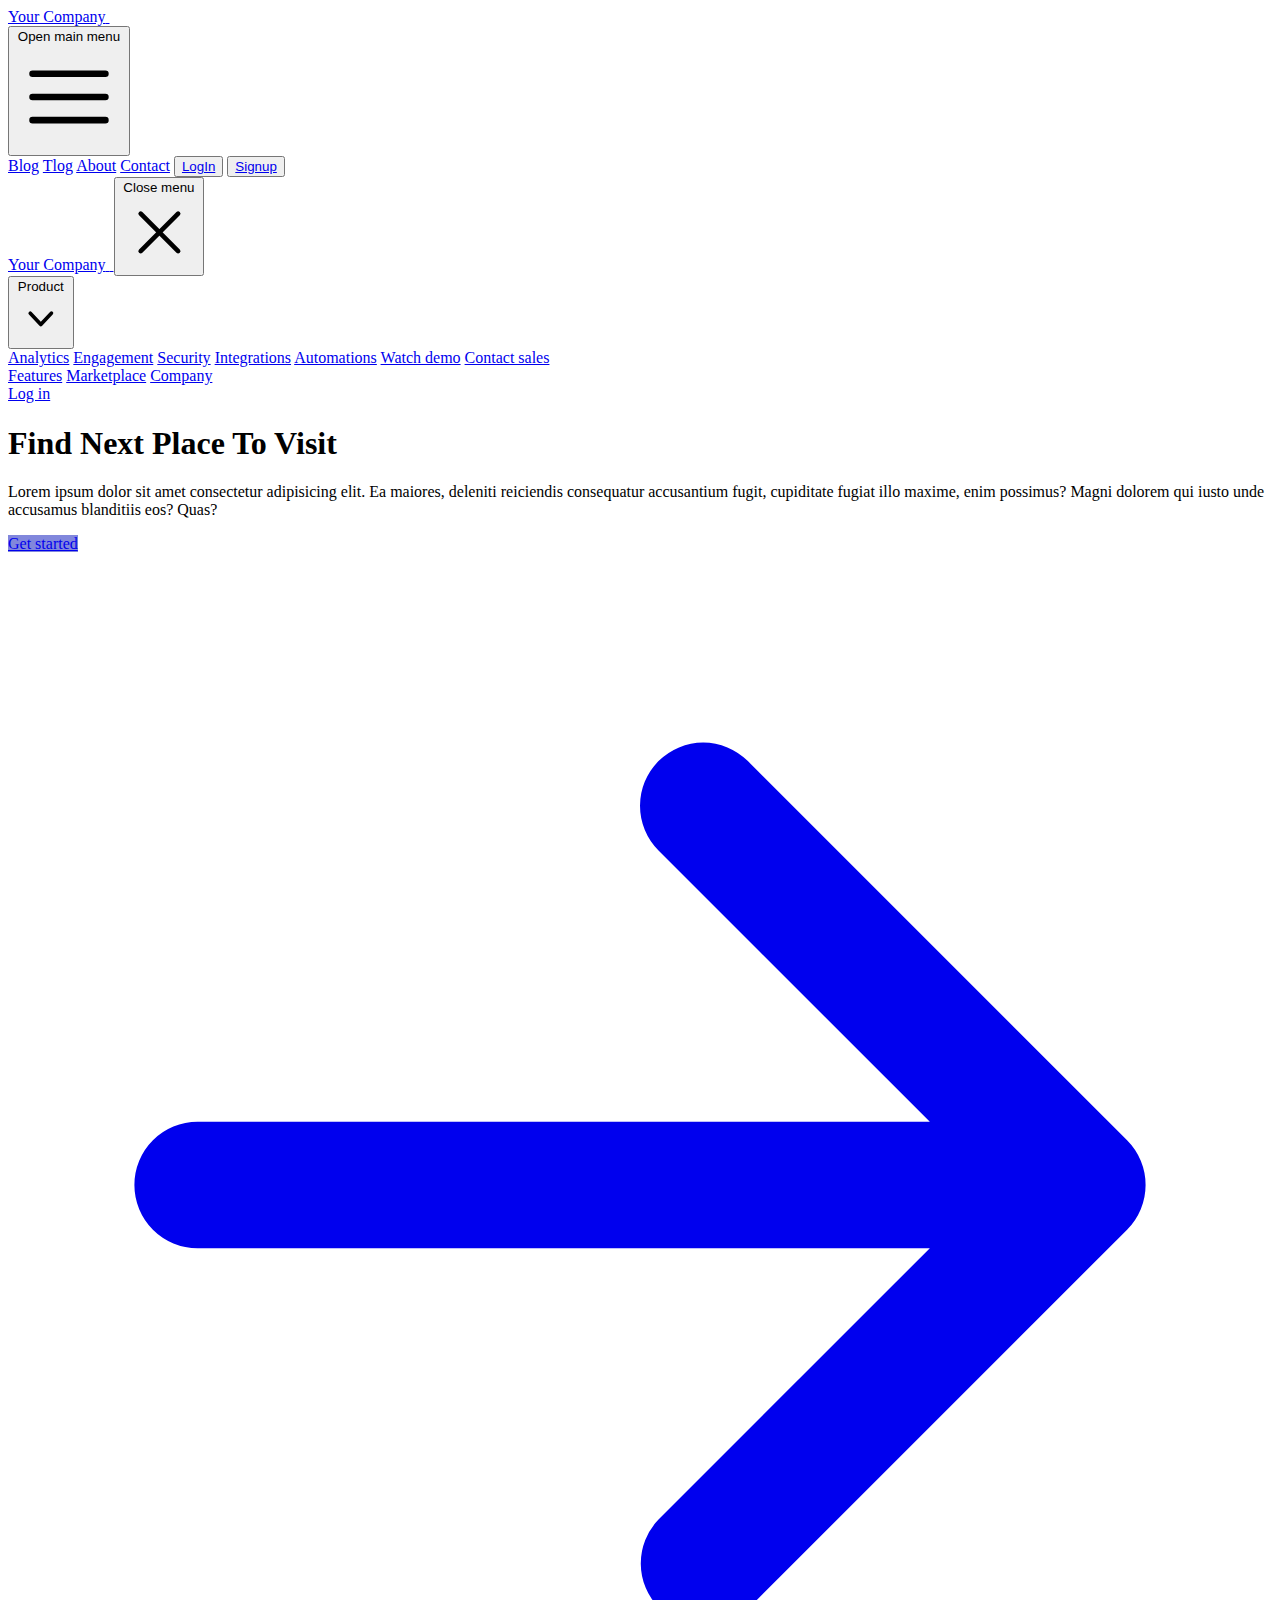
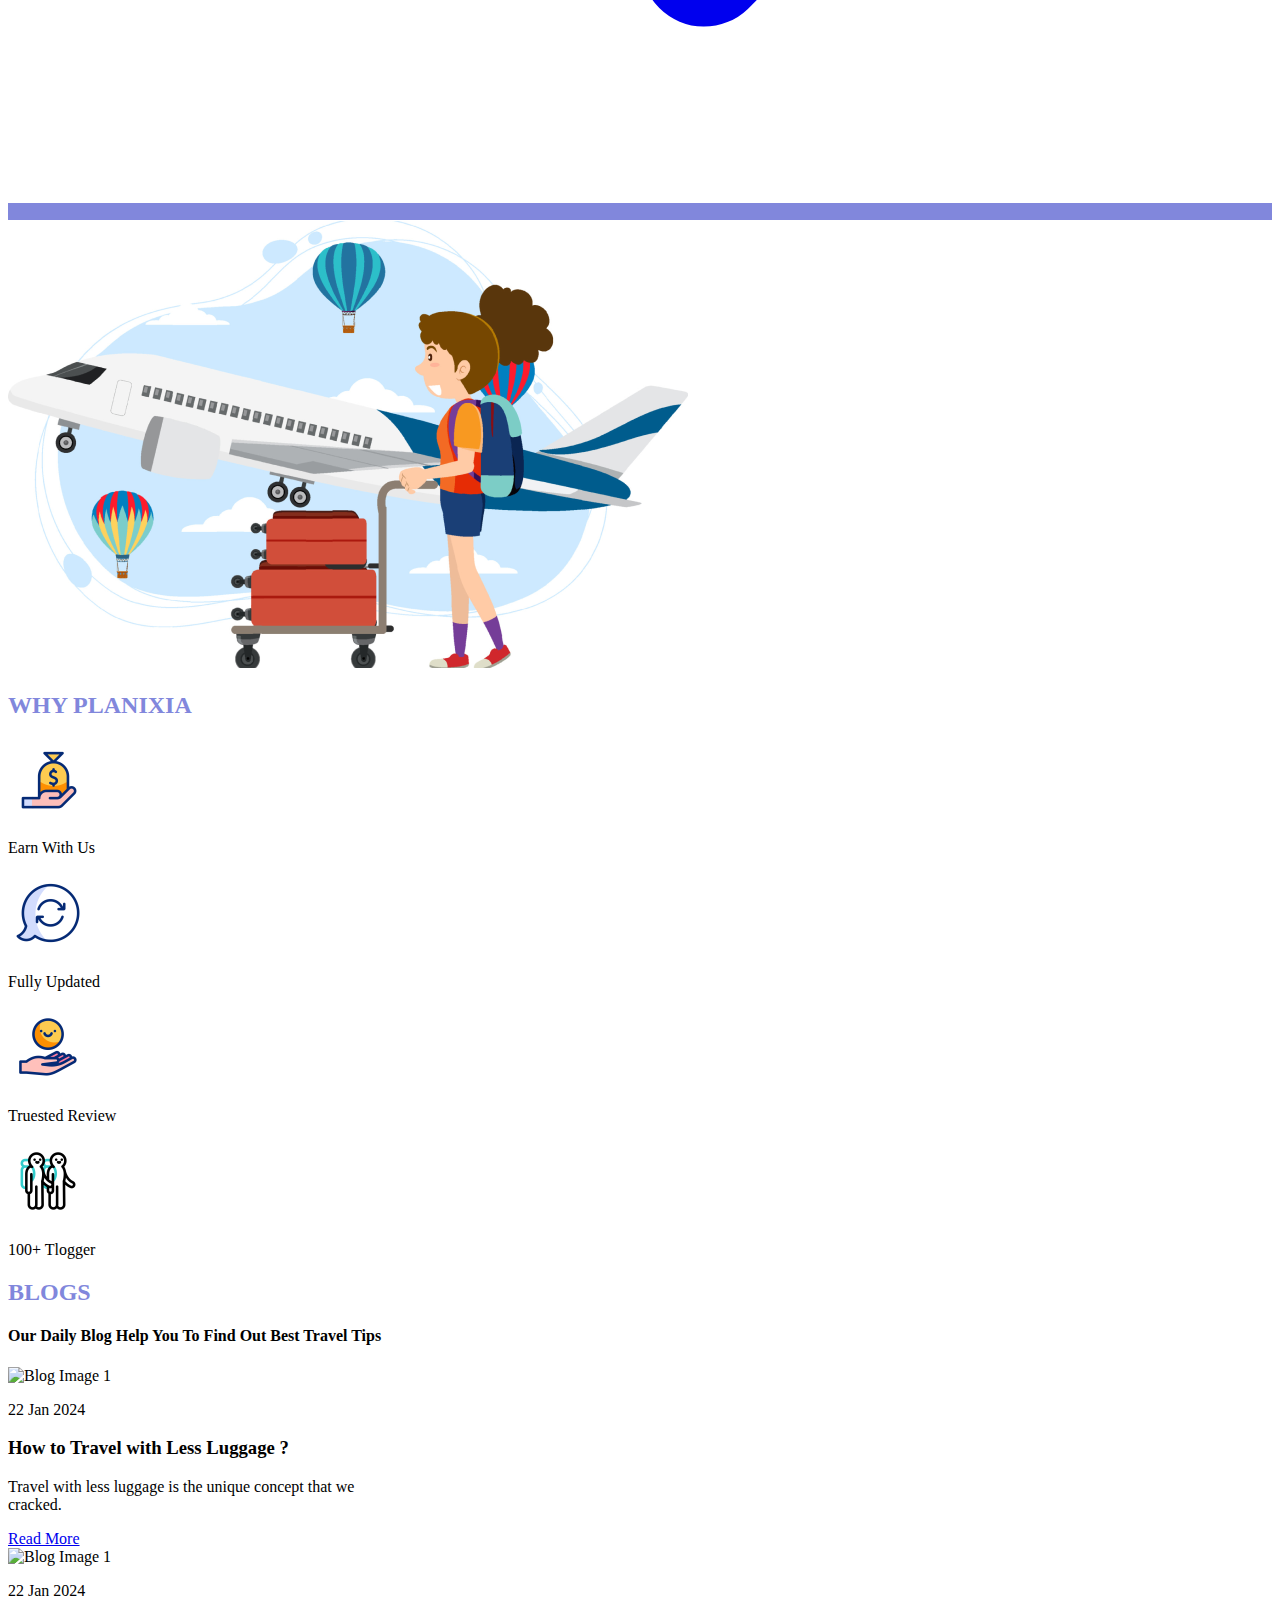
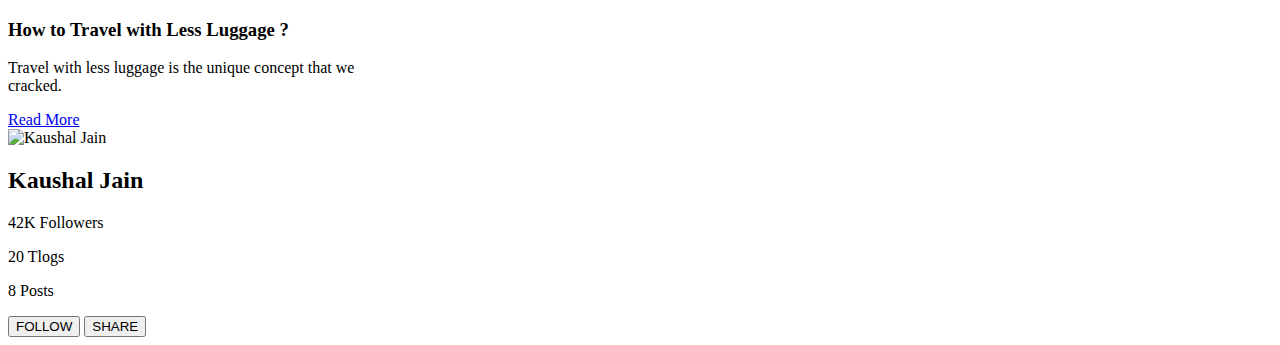
==== index.html @ b9c703a2 "first-commit" ====
<!DOCTYPE html>
<html lang="en">
  <head>
    <meta charset="UTF-8" />
    <meta name="viewport" content="width=device-width, initial-scale=1.0" />
    <link
      href="https://unpkg.com/tailwindcss@^1.0/dist/tailwind.min.css"
      rel="stylesheet"
    />
    <link rel="stylesheet" href="../css/global.css" />
    <title>Planixia | The Secret of Travel</title>
  </head>
  <body>
    <header class="bg-white">
      <nav
        class="mx-auto flex max-w-7xl items-center justify-between p-6 lg:px-8"
        aria-label="Global"
      >
        <div class="flex lg:flex-1">
          <a href="#" class="-m-1.5 p-1.5">
            <span class="sr-only">Your Company</span>
            <img
              class="h-8 w-auto"
              src="https://tailwindui.com/img/logos/mark.svg?color=indigo&shade=600"
              alt=""
            />
          </a>
        </div>
        <div class="flex lg:hidden">
          <button
            type="button"
            class="-m-2.5 inline-flex items-center justify-center rounded-md p-2.5 text-gray-700"
          >
            <span class="sr-only">Open main menu</span>
            <svg
              class="h-6 w-6"
              fill="none"
              viewBox="0 0 24 24"
              stroke-width="1.5"
              stroke="currentColor"
              aria-hidden="true"
            >
              <path
                stroke-linecap="round"
                stroke-linejoin="round"
                d="M3.75 6.75h16.5M3.75 12h16.5m-16.5 5.25h16.5"
              />
            </svg>
          </button>
        </div>

        <div class="hidden lg:flex lg:flex-1 lg:justify-end">
          <div class="hidden lg:flex lg:gap-x-12">
            <a href="#" class="text-sm font-semibold leading-6 text-gray-900"
              >Blog</a
            >
            <a href="#" class="text-sm font-semibold leading-6 text-gray-900"
              >Tlog</a
            >
            <a href="#" class="text-sm font-semibold leading-6 text-gray-900"
              >About</a
            >
            <a href="#" class="text-sm font-semibold leading-6 text-gray-900"
              >Contact</a
            >
            <button>
              <a href="#" class="text-sm font-semibold leading-6 text-gray-900"
                >LogIn</a
              >
            </button>
            <button>
              <a href="#" class="text-sm font-semibold leading-6 text-gray-900"
                >Signup</a
              >
            </button>
          </div>
        </div>
      </nav>
      <!-- Mobile menu, show/hide based on menu open state. -->
      <div class="lg:hidden" role="dialog" aria-modal="true">
        <!-- Background backdrop, show/hide based on slide-over state. -->
        <div class="fixed inset-0 z-10"></div>
        <div
          class="fixed inset-y-0 right-0 z-10 w-full overflow-y-auto bg-white px-6 py-6 sm:max-w-sm sm:ring-1 sm:ring-gray-900/10"
        >
          <div class="flex items-center justify-between">
            <a href="#" class="-m-1.5 p-1.5">
              <span class="sr-only">Your Company</span>
              <img
                class="h-8 w-auto"
                src="https://tailwindui.com/img/logos/mark.svg?color=indigo&shade=600"
                alt=""
              />
            </a>
            <button type="button" class="-m-2.5 rounded-md p-2.5 text-gray-700">
              <span class="sr-only">Close menu</span>
              <svg
                class="h-6 w-6"
                fill="none"
                viewBox="0 0 24 24"
                stroke-width="1.5"
                stroke="currentColor"
                aria-hidden="true"
              >
                <path
                  stroke-linecap="round"
                  stroke-linejoin="round"
                  d="M6 18L18 6M6 6l12 12"
                />
              </svg>
            </button>
          </div>
          <div class="mt-6 flow-root">
            <div class="-my-6 divide-y divide-gray-500/10">
              <div class="space-y-2 py-6">
                <div class="-mx-3">
                  <button
                    type="button"
                    class="flex w-full items-center justify-between rounded-lg py-2 pl-3 pr-3.5 text-base font-semibold leading-7 text-gray-900 hover:bg-gray-50"
                    aria-controls="disclosure-1"
                    aria-expanded="false"
                  >
                    Product
                    <!--
                      Expand/collapse icon, toggle classes based on menu open state.
    
                      Open: "rotate-180", Closed: ""
                    -->
                    <svg
                      class="h-5 w-5 flex-none"
                      viewBox="0 0 20 20"
                      fill="currentColor"
                      aria-hidden="true"
                    >
                      <path
                        fill-rule="evenodd"
                        d="M5.23 7.21a.75.75 0 011.06.02L10 11.168l3.71-3.938a.75.75 0 111.08 1.04l-4.25 4.5a.75.75 0 01-1.08 0l-4.25-4.5a.75.75 0 01.02-1.06z"
                        clip-rule="evenodd"
                      />
                    </svg>
                  </button>
                  <!-- 'Product' sub-menu, show/hide based on menu state. -->
                  <div class="mt-2 space-y-2" id="disclosure-1">
                    <a
                      href="#"
                      class="block rounded-lg py-2 pl-6 pr-3 text-sm font-semibold leading-7 text-gray-900 hover:bg-gray-50"
                      >Analytics</a
                    >
                    <a
                      href="#"
                      class="block rounded-lg py-2 pl-6 pr-3 text-sm font-semibold leading-7 text-gray-900 hover:bg-gray-50"
                      >Engagement</a
                    >
                    <a
                      href="#"
                      class="block rounded-lg py-2 pl-6 pr-3 text-sm font-semibold leading-7 text-gray-900 hover:bg-gray-50"
                      >Security</a
                    >
                    <a
                      href="#"
                      class="block rounded-lg py-2 pl-6 pr-3 text-sm font-semibold leading-7 text-gray-900 hover:bg-gray-50"
                      >Integrations</a
                    >
                    <a
                      href="#"
                      class="block rounded-lg py-2 pl-6 pr-3 text-sm font-semibold leading-7 text-gray-900 hover:bg-gray-50"
                      >Automations</a
                    >
                    <a
                      href="#"
                      class="block rounded-lg py-2 pl-6 pr-3 text-sm font-semibold leading-7 text-gray-900 hover:bg-gray-50"
                      >Watch demo</a
                    >
                    <a
                      href="#"
                      class="block rounded-lg py-2 pl-6 pr-3 text-sm font-semibold leading-7 text-gray-900 hover:bg-gray-50"
                      >Contact sales</a
                    >
                  </div>
                </div>
                <a
                  href="#"
                  class="-mx-3 block rounded-lg px-3 py-2 text-base font-semibold leading-7 text-gray-900 hover:bg-gray-50"
                  >Features</a
                >
                <a
                  href="#"
                  class="-mx-3 block rounded-lg px-3 py-2 text-base font-semibold leading-7 text-gray-900 hover:bg-gray-50"
                  >Marketplace</a
                >
                <a
                  href="#"
                  class="-mx-3 block rounded-lg px-3 py-2 text-base font-semibold leading-7 text-gray-900 hover:bg-gray-50"
                  >Company</a
                >
              </div>
              <div class="py-6">
                <a
                  href="#"
                  class="-mx-3 block rounded-lg px-3 py-2.5 text-base font-semibold leading-7 text-gray-900 hover:bg-gray-50"
                  >Log in</a
                >
              </div>
            </div>
          </div>
        </div>
      </div>
    </header>

    <section class="bg-white dark:bg-gray-900">
      <div
        class="grid max-w-screen-xl px-4 py-8 mx-auto lg:gap-8 xl:gap-0 lg:py-16 lg:grid-cols-12"
      >
        <div class="mr-auto place-self-center lg:col-span-6">
          <h1
            class="max-w-2xl mb-4 text-4xl font-extrabold tracking-tight leading-none md:text-5xl xl:text-6xl dark:text-white"
          >
            Find Next Place To Visit
          </h1>
          <p
            class="max-w-2xl mb-6 font-light text-gray-500 lg:mb-8 md:text-lg lg:text-xl dark:text-gray-400"
          >
            Lorem ipsum dolor sit amet consectetur adipisicing elit. Ea maiores,
            deleniti reiciendis consequatur accusantium fugit, cupiditate fugiat
            illo maxime, enim possimus? Magni dolorem qui iusto unde accusamus
            blanditiis eos? Quas?
          </p>
          <a
            href="#"
            style="background-color: #8187dc"
            class="inline-flex items-center justify-center px-5 py-3 mr-3 text-base font-medium text-center text-white rounded-lg btnBgColor hover:bg-primary-800 focus:ring-4 focus:ring-primary-300 dark:focus:ring-primary-900"
          >
            Get started
            <svg
              class="w-5 h-5 ml-2 -mr-1"
              fill="currentColor"
              viewBox="0 0 20 20"
              xmlns="http://www.w3.org/2000/svg"
            >
              <path
                fill-rule="evenodd"
                d="M10.293 3.293a1 1 0 011.414 0l6 6a1 1 0 010 1.414l-6 6a1 1 0 01-1.414-1.414L14.586 11H3a1 1 0 110-2h11.586l-4.293-4.293a1 1 0 010-1.414z"
                clip-rule="evenodd"
              ></path>
            </svg>
          </a>
        </div>
        <div class="hidden lg:mt-0 lg:col-span-6 lg:flex">
          <img src="./img/hero.png" alt="mockup" />
        </div>
      </div>
    </section>

    <section class="bg-white dark:bg-gray-900">
      <div class="bg-white py-8">
        <div class="container mx-auto px-4">
          <div class="flex justify-center mb-6">
            <h2
              class="text-4xl text-center font-extrabold text-gray-900 bg-color mb-12"
            >
              WHY PLANIXIA
            </h2>
          </div>
          <div class="flex justify-around items-center">
            <!-- Icon 1 -->
            <div class="flex flex-col items-center">
              <div class="mb-2">
                <!-- Replace with actual image -->
                <img class="h-12 w-12" src="./img/money.png" alt="Icon 1" />
              </div>
              <p class="text-center text-gray-600">Earn With Us</p>
            </div>
            <!-- Icon 2 -->
            <div class="flex flex-col items-center">
              <div class="mb-2">
                <!-- Replace with actual image -->
                <img class="h-12 w-12" src="./img/update.png" alt="Icon 2" />
              </div>
              <p class="text-center text-gray-600">Fully Updated</p>
            </div>
            <!-- Icon 3 -->
            <div class="flex flex-col items-center">
              <div class="mb-2">
                <!-- Replace with actual image -->
                <img
                  class="h-12 w-12"
                  src="./img/friendship.png"
                  alt="Icon 3"
                />
              </div>
              <p class="text-center text-gray-600">Truested Review</p>
            </div>
            <!-- Icon 4 -->
            <div class="flex flex-col items-center">
              <div class="mb-2">
                <!-- Replace with actual image -->
                <img
                  class="h-12 w-12"
                  src="./img/best-friends.png"
                  alt="Icon 4"
                />
              </div>
              <p class="text-center text-gray-600">100+ Tlogger</p>
            </div>
          </div>
        </div>
      </div>
    </section>

    <section class="bg-white dark:bg-grey-900">
      <div class="bg-dark-700 py-10 px-4">
        <div class="max-w-6xl mx-auto">
          <h2
            class="text-4xl text-center font-extrabold text-gray-900 bg-color mb-12"
          >
            BLOGS
          </h2>

          <h4 class="text-xl text-center font-extrabold text-gray-900 mb-12">
            Our Daily Blog Help You To Find Out Best Travel Tips
          </h4>
          <div class="flex justify-center space-x-10">
            <!-- Start of Card 1 -->
            <div
              class="bg-white p-4 rounded-2xl shadow-xl"
              style="width: 350px"
            >
              <div class="bg-blue-100 p-4 rounded-t-lg">
                <img
                  class="mx-auto"
                  src="https://i.pinimg.com/736x/94/d0/17/94d0170ee36eb1629152e27633770e7d.jpg"
                  alt="Blog Image 1"
                  style="height: 250px; width: 100%"
                />
              </div>
              <div class="p-4">
                <p class="text-gray-400 text-xs">22 Jan 2024</p>
                <h3 class="font-bold text-lg mt-2">
                  How to Travel with Less Luggage ?
                </h3>
                <p class="text-gray-500 text-sm mt-2">
                  Travel with less luggage is the unique concept that we
                  cracked.
                </p>
                <a href="#" class="text-blue-600 text-sm mt-4 inline-block"
                  >Read More</a
                >
              </div>
            </div>
            <!-- End of Card 1 -->

            <!-- Start of Card 2 -->
            <div
              class="bg-white p-4 rounded-2xl shadow-xl"
              style="width: 350px"
            >
              <div class="bg-blue-100 p-4 rounded-t-lg">
                <img
                  class="mx-auto"
                  src="https://i.pinimg.com/736x/94/d0/17/94d0170ee36eb1629152e27633770e7d.jpg"
                  alt="Blog Image 1"
                  style="height: 250px; width: 100%"
                />
              </div>
              <div class="p-4">
                <p class="text-gray-400 text-xs">22 Jan 2024</p>
                <h3 class="font-bold text-lg mt-2">
                  How to Travel with Less Luggage ?
                </h3>
                <p class="text-gray-500 text-sm mt-2">
                  Travel with less luggage is the unique concept that we
                  cracked.
                </p>
                <a href="#" class="text-blue-600 text-sm mt-4 inline-block"
                  >Read More</a
                >
              </div>
            </div>
            <!-- End of Card 2 -->
          </div>
        </div>
      </div>
    </section>

    <section class="bg-white dark:bg-grey-900">
      <div
        class="bg-white shadow-lg rounded-lg p-4 flex justify-between items-center mx-auto"
        style="width: 350px"
      >
        <div class="flex items-center">
          <img
            class="w-12 h-12 rounded-full mr-4"
            src="avatar.jpg"
            alt="Kaushal Jain"
          />
          <div>
            <h2 class="text-lg font-semibold text-gray-800">Kaushal Jain</h2>
            <p class="text-gray-600">42K Followers</p>
            <div class="flex text-sm text-gray-800">
              <p class="mr-2">20 Tlogs</p>
              <p>8 Posts</p>
            </div>
          </div>
        </div>
        <div class="flex flex-col">
          <button
            class="bg-blue-500 text-white text-sm px-4 py-2 rounded-md hover:bg-blue-600 transition-colors mb-2"
          >
            FOLLOW
          </button>
          <button
            class="bg-green-500 text-white text-sm px-4 py-2 rounded-md hover:bg-green-600 transition-colors"
          >
            SHARE
          </button>
        </div>
      </div>
    </section>
  </body>
</html>
---- css/global.css ----
/* * {
    margin: 0;
    padding: 0;
    box-sizing: border-box;
}

body {
    background-color: #fff; 
    font-family: sans-serif;
}

html {
    font-size: 16px;
}

li, button{
    cursor: pointer;
}

::placeholder {
    background-color: #fff;
    color: #B7B7B7;
}

::selection {
    background-color: #967bb6;
    color: #fff;
}

::-webkit-scrollbar {
    width: 5px;
}

::-webkit-scrollbar-thumb {
    background-color: #967bb6;
    border-radius: 5rem;
    overflow: hidden;
}

button,
input {
    font-family: inherit;
}

h2 {
    font-size: 40px;
    text-align: center;
}

.row {
    display: flex;
    align-items: center;
    justify-content: center;
    max-width: 130rem;
    margin: 0 auto;
    padding: 0 3.2rem;
    display: grid;
    grid-template-columns: 1fr 1fr;
    gap: 9.6rem;
    align-items: center;
}

.heroContent {
    padding: 40px;
}

.heroContent p {
    margin-bottom: 16px;
}

.heading-primary {
    font-size: 5.2rem;
    line-height: 1.05;
    margin-bottom: 3.2rem;
    font-family: inherit;
}

button {
    width: auto;
    text-align: center;
    border: none;
    padding: 16px;
    border-radius: 11px;
    font-size: 18px;
    background-color: #967bb6;
    color: #fff;
} */

.bg-color {
    color: #8187DC !important;
}
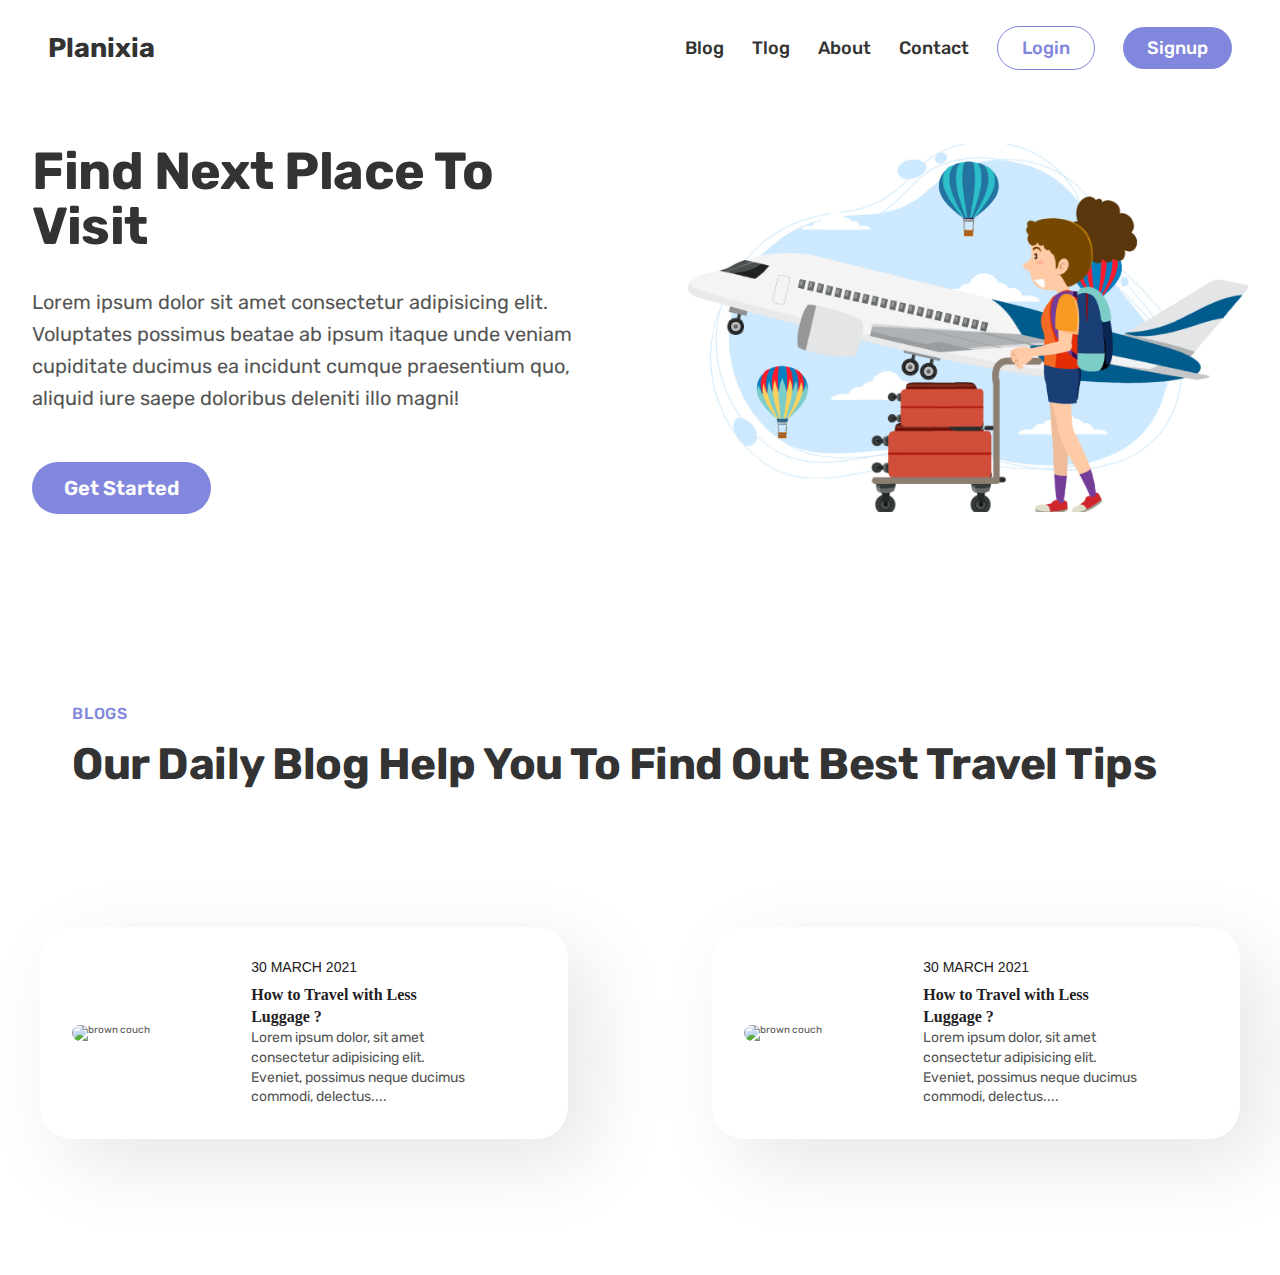
==== commit 8849261e: "alpha-01" ====
--- a/index.html
+++ b/index.html
@@ -3,418 +3,115 @@
   <head>
     <meta charset="UTF-8" />
     <meta name="viewport" content="width=device-width, initial-scale=1.0" />
+    <link rel="stylesheet" href="./css/global.css" />
     <link
-      href="https://unpkg.com/tailwindcss@^1.0/dist/tailwind.min.css"
+      href="https://fonts.googleapis.com/css2?family=Rubik:wght@400;500;600;700&display=swap"
       rel="stylesheet"
     />
-    <link rel="stylesheet" href="../css/global.css" />
+    <link rel="stylesheet" href="css/general.css" />
+    <link rel="stylesheet" href="css/style.css" />
+
+    <script
+      type="module"
+      src="https://unpkg.com/ionicons@5.4.0/dist/ionicons/ionicons.esm.js"
+    ></script>
+    <script
+      nomodule=""
+      src="https://unpkg.com/ionicons@5.4.0/dist/ionicons/ionicons.js"
+    ></script>
+
+    <script
+      defer
+      src="https://unpkg.com/smoothscroll-polyfill@0.4.4/dist/smoothscroll.min.js"
+    ></script>
     <title>Planixia | The Secret of Travel</title>
   </head>
   <body>
-    <header class="bg-white">
-      <nav
-        class="mx-auto flex max-w-7xl items-center justify-between p-6 lg:px-8"
-        aria-label="Global"
-      >
-        <div class="flex lg:flex-1">
-          <a href="#" class="-m-1.5 p-1.5">
-            <span class="sr-only">Your Company</span>
-            <img
-              class="h-8 w-auto"
-              src="https://tailwindui.com/img/logos/mark.svg?color=indigo&shade=600"
-              alt=""
-            />
-          </a>
-        </div>
-        <div class="flex lg:hidden">
-          <button
-            type="button"
-            class="-m-2.5 inline-flex items-center justify-center rounded-md p-2.5 text-gray-700"
-          >
-            <span class="sr-only">Open main menu</span>
-            <svg
-              class="h-6 w-6"
-              fill="none"
-              viewBox="0 0 24 24"
-              stroke-width="1.5"
-              stroke="currentColor"
-              aria-hidden="true"
-            >
-              <path
-                stroke-linecap="round"
-                stroke-linejoin="round"
-                d="M3.75 6.75h16.5M3.75 12h16.5m-16.5 5.25h16.5"
+    <header class="header">
+      <a href="#" class="main-nav-link">
+        <h2>Planixia</h2>
+      </a>
+
+      <nav class="main-nav">
+        <ul class="main-nav-list">
+          <li><a class="main-nav-link" href="#how">Blog</a></li>
+          <li><a class="main-nav-link" href="#meals">Tlog</a></li>
+          <li>
+            <a class="main-nav-link" href="#testimonials">About</a>
+          </li>
+          <li><a class="main-nav-link" href="#pricing">Contact</a></li>
+          <li>
+            <a class="main-nav-link nav-cta btn-outline" href="#cta">Login</a>
+          </li>
+          <li><a class="main-nav-link nav-cta btn" href="#cta">Signup</a></li>
+        </ul>
+      </nav>
+
+      <button class="btn-mobile-nav">
+        <ion-icon class="icon-mobile-nav" name="menu-outline"></ion-icon>
+        <ion-icon class="icon-mobile-nav" name="close-outline"></ion-icon>
+      </button>
+    </header>
+
+    <main>
+      <section class="section-hero">
+        <div class="hero">
+          <div class="hero-text-box">
+            <h1 class="heading-primary">Find Next Place To Visit</h1>
+            <p class="hero-description">
+              Lorem ipsum dolor sit amet consectetur adipisicing elit.
+              Voluptates possimus beatae ab ipsum itaque unde veniam cupiditate
+              ducimus ea incidunt cumque praesentium quo, aliquid iure saepe
+              doloribus deleniti illo magni!
+            </p>
+            <a href="#cta" class="btn btn--full margin-right-sm">Get Started</a>
+          </div>
+          <div class="hero-img-box">
+            <picture>
+              <img
+                src="./img/hero.png"
+                class="hero-img"
+                alt="Woman enjoying food, meals in storage container, and food bowls on a table"
               />
-            </svg>
-          </button>
-        </div>
-
-        <div class="hidden lg:flex lg:flex-1 lg:justify-end">
-          <div class="hidden lg:flex lg:gap-x-12">
-            <a href="#" class="text-sm font-semibold leading-6 text-gray-900"
-              >Blog</a
-            >
-            <a href="#" class="text-sm font-semibold leading-6 text-gray-900"
-              >Tlog</a
-            >
-            <a href="#" class="text-sm font-semibold leading-6 text-gray-900"
-              >About</a
-            >
-            <a href="#" class="text-sm font-semibold leading-6 text-gray-900"
-              >Contact</a
-            >
-            <button>
-              <a href="#" class="text-sm font-semibold leading-6 text-gray-900"
-                >LogIn</a
-              >
-            </button>
-            <button>
-              <a href="#" class="text-sm font-semibold leading-6 text-gray-900"
-                >Signup</a
-              >
-            </button>
+            </picture>
           </div>
         </div>
-      </nav>
-      <!-- Mobile menu, show/hide based on menu open state. -->
-      <div class="lg:hidden" role="dialog" aria-modal="true">
-        <!-- Background backdrop, show/hide based on slide-over state. -->
-        <div class="fixed inset-0 z-10"></div>
-        <div
-          class="fixed inset-y-0 right-0 z-10 w-full overflow-y-auto bg-white px-6 py-6 sm:max-w-sm sm:ring-1 sm:ring-gray-900/10"
-        >
-          <div class="flex items-center justify-between">
-            <a href="#" class="-m-1.5 p-1.5">
-              <span class="sr-only">Your Company</span>
-              <img
-                class="h-8 w-auto"
-                src="https://tailwindui.com/img/logos/mark.svg?color=indigo&shade=600"
-                alt=""
-              />
-            </a>
-            <button type="button" class="-m-2.5 rounded-md p-2.5 text-gray-700">
-              <span class="sr-only">Close menu</span>
-              <svg
-                class="h-6 w-6"
-                fill="none"
-                viewBox="0 0 24 24"
-                stroke-width="1.5"
-                stroke="currentColor"
-                aria-hidden="true"
-              >
-                <path
-                  stroke-linecap="round"
-                  stroke-linejoin="round"
-                  d="M6 18L18 6M6 6l12 12"
-                />
-              </svg>
-            </button>
+      </section>
+
+      <section class="section-how" id="how">
+
+        <div class="container">
+          <span class="subheading">Blogs</span>
+          <h2 class="heading-secondary">
+            Our Daily Blog Help You To Find Out Best Travel Tips
+          </h2>
+        </div>
+        
+        <div class="grid grid--2-cols grid--center-v">
+          <div class="card">
+            <img src="https://images.unsplash.com/photo-1615147342761-9238e15d8b96?ixid=MXwxMjA3fDB8MHxwaG90by1wYWdlfHx8fGVufDB8fHw%3D&ixlib=rb-1.2.1&auto=format&fit=crop&w=1001&q=80" class="card__image" alt="brown couch" />
+            <div class="card__content">
+              <time datetime="2021-03-30" class="card__date">30 March 2021</time>
+              <h5 class="card__title">How to Travel with Less Luggage ?<h5>
+                <p class="card_des">
+                  Lorem ipsum dolor, sit amet consectetur adipisicing elit. Eveniet, possimus neque ducimus commodi, delectus....
+                </p>
+            </div>
           </div>
-          <div class="mt-6 flow-root">
-            <div class="-my-6 divide-y divide-gray-500/10">
-              <div class="space-y-2 py-6">
-                <div class="-mx-3">
-                  <button
-                    type="button"
-                    class="flex w-full items-center justify-between rounded-lg py-2 pl-3 pr-3.5 text-base font-semibold leading-7 text-gray-900 hover:bg-gray-50"
-                    aria-controls="disclosure-1"
-                    aria-expanded="false"
-                  >
-                    Product
-                    <!--
-                      Expand/collapse icon, toggle classes based on menu open state.
-    
-                      Open: "rotate-180", Closed: ""
-                    -->
-                    <svg
-                      class="h-5 w-5 flex-none"
-                      viewBox="0 0 20 20"
-                      fill="currentColor"
-                      aria-hidden="true"
-                    >
-                      <path
-                        fill-rule="evenodd"
-                        d="M5.23 7.21a.75.75 0 011.06.02L10 11.168l3.71-3.938a.75.75 0 111.08 1.04l-4.25 4.5a.75.75 0 01-1.08 0l-4.25-4.5a.75.75 0 01.02-1.06z"
-                        clip-rule="evenodd"
-                      />
-                    </svg>
-                  </button>
-                  <!-- 'Product' sub-menu, show/hide based on menu state. -->
-                  <div class="mt-2 space-y-2" id="disclosure-1">
-                    <a
-                      href="#"
-                      class="block rounded-lg py-2 pl-6 pr-3 text-sm font-semibold leading-7 text-gray-900 hover:bg-gray-50"
-                      >Analytics</a
-                    >
-                    <a
-                      href="#"
-                      class="block rounded-lg py-2 pl-6 pr-3 text-sm font-semibold leading-7 text-gray-900 hover:bg-gray-50"
-                      >Engagement</a
-                    >
-                    <a
-                      href="#"
-                      class="block rounded-lg py-2 pl-6 pr-3 text-sm font-semibold leading-7 text-gray-900 hover:bg-gray-50"
-                      >Security</a
-                    >
-                    <a
-                      href="#"
-                      class="block rounded-lg py-2 pl-6 pr-3 text-sm font-semibold leading-7 text-gray-900 hover:bg-gray-50"
-                      >Integrations</a
-                    >
-                    <a
-                      href="#"
-                      class="block rounded-lg py-2 pl-6 pr-3 text-sm font-semibold leading-7 text-gray-900 hover:bg-gray-50"
-                      >Automations</a
-                    >
-                    <a
-                      href="#"
-                      class="block rounded-lg py-2 pl-6 pr-3 text-sm font-semibold leading-7 text-gray-900 hover:bg-gray-50"
-                      >Watch demo</a
-                    >
-                    <a
-                      href="#"
-                      class="block rounded-lg py-2 pl-6 pr-3 text-sm font-semibold leading-7 text-gray-900 hover:bg-gray-50"
-                      >Contact sales</a
-                    >
-                  </div>
-                </div>
-                <a
-                  href="#"
-                  class="-mx-3 block rounded-lg px-3 py-2 text-base font-semibold leading-7 text-gray-900 hover:bg-gray-50"
-                  >Features</a
-                >
-                <a
-                  href="#"
-                  class="-mx-3 block rounded-lg px-3 py-2 text-base font-semibold leading-7 text-gray-900 hover:bg-gray-50"
-                  >Marketplace</a
-                >
-                <a
-                  href="#"
-                  class="-mx-3 block rounded-lg px-3 py-2 text-base font-semibold leading-7 text-gray-900 hover:bg-gray-50"
-                  >Company</a
-                >
-              </div>
-              <div class="py-6">
-                <a
-                  href="#"
-                  class="-mx-3 block rounded-lg px-3 py-2.5 text-base font-semibold leading-7 text-gray-900 hover:bg-gray-50"
-                  >Log in</a
-                >
-              </div>
+  
+          <div class="card">
+            <img src="https://images.unsplash.com/photo-1615147342761-9238e15d8b96?ixid=MXwxMjA3fDB8MHxwaG90by1wYWdlfHx8fGVufDB8fHw%3D&ixlib=rb-1.2.1&auto=format&fit=crop&w=1001&q=80" class="card__image" alt="brown couch" />
+            <div class="card__content">
+              <time datetime="2021-03-30" class="card__date">30 March 2021</time>
+              <h5 class="card__title">How to Travel with Less Luggage ?<h5>
+                <p class="card_des">
+                  Lorem ipsum dolor, sit amet consectetur adipisicing elit. Eveniet, possimus neque ducimus commodi, delectus....
+                </p>
             </div>
           </div>
         </div>
-      </div>
-    </header>
 
-    <section class="bg-white dark:bg-gray-900">
-      <div
-        class="grid max-w-screen-xl px-4 py-8 mx-auto lg:gap-8 xl:gap-0 lg:py-16 lg:grid-cols-12"
-      >
-        <div class="mr-auto place-self-center lg:col-span-6">
-          <h1
-            class="max-w-2xl mb-4 text-4xl font-extrabold tracking-tight leading-none md:text-5xl xl:text-6xl dark:text-white"
-          >
-            Find Next Place To Visit
-          </h1>
-          <p
-            class="max-w-2xl mb-6 font-light text-gray-500 lg:mb-8 md:text-lg lg:text-xl dark:text-gray-400"
-          >
-            Lorem ipsum dolor sit amet consectetur adipisicing elit. Ea maiores,
-            deleniti reiciendis consequatur accusantium fugit, cupiditate fugiat
-            illo maxime, enim possimus? Magni dolorem qui iusto unde accusamus
-            blanditiis eos? Quas?
-          </p>
-          <a
-            href="#"
-            style="background-color: #8187dc"
-            class="inline-flex items-center justify-center px-5 py-3 mr-3 text-base font-medium text-center text-white rounded-lg btnBgColor hover:bg-primary-800 focus:ring-4 focus:ring-primary-300 dark:focus:ring-primary-900"
-          >
-            Get started
-            <svg
-              class="w-5 h-5 ml-2 -mr-1"
-              fill="currentColor"
-              viewBox="0 0 20 20"
-              xmlns="http://www.w3.org/2000/svg"
-            >
-              <path
-                fill-rule="evenodd"
-                d="M10.293 3.293a1 1 0 011.414 0l6 6a1 1 0 010 1.414l-6 6a1 1 0 01-1.414-1.414L14.586 11H3a1 1 0 110-2h11.586l-4.293-4.293a1 1 0 010-1.414z"
-                clip-rule="evenodd"
-              ></path>
-            </svg>
-          </a>
-        </div>
-        <div class="hidden lg:mt-0 lg:col-span-6 lg:flex">
-          <img src="./img/hero.png" alt="mockup" />
-        </div>
-      </div>
-    </section>
-
-    <section class="bg-white dark:bg-gray-900">
-      <div class="bg-white py-8">
-        <div class="container mx-auto px-4">
-          <div class="flex justify-center mb-6">
-            <h2
-              class="text-4xl text-center font-extrabold text-gray-900 bg-color mb-12"
-            >
-              WHY PLANIXIA
-            </h2>
-          </div>
-          <div class="flex justify-around items-center">
-            <!-- Icon 1 -->
-            <div class="flex flex-col items-center">
-              <div class="mb-2">
-                <!-- Replace with actual image -->
-                <img class="h-12 w-12" src="./img/money.png" alt="Icon 1" />
-              </div>
-              <p class="text-center text-gray-600">Earn With Us</p>
-            </div>
-            <!-- Icon 2 -->
-            <div class="flex flex-col items-center">
-              <div class="mb-2">
-                <!-- Replace with actual image -->
-                <img class="h-12 w-12" src="./img/update.png" alt="Icon 2" />
-              </div>
-              <p class="text-center text-gray-600">Fully Updated</p>
-            </div>
-            <!-- Icon 3 -->
-            <div class="flex flex-col items-center">
-              <div class="mb-2">
-                <!-- Replace with actual image -->
-                <img
-                  class="h-12 w-12"
-                  src="./img/friendship.png"
-                  alt="Icon 3"
-                />
-              </div>
-              <p class="text-center text-gray-600">Truested Review</p>
-            </div>
-            <!-- Icon 4 -->
-            <div class="flex flex-col items-center">
-              <div class="mb-2">
-                <!-- Replace with actual image -->
-                <img
-                  class="h-12 w-12"
-                  src="./img/best-friends.png"
-                  alt="Icon 4"
-                />
-              </div>
-              <p class="text-center text-gray-600">100+ Tlogger</p>
-            </div>
-          </div>
-        </div>
-      </div>
-    </section>
-
-    <section class="bg-white dark:bg-grey-900">
-      <div class="bg-dark-700 py-10 px-4">
-        <div class="max-w-6xl mx-auto">
-          <h2
-            class="text-4xl text-center font-extrabold text-gray-900 bg-color mb-12"
-          >
-            BLOGS
-          </h2>
-
-          <h4 class="text-xl text-center font-extrabold text-gray-900 mb-12">
-            Our Daily Blog Help You To Find Out Best Travel Tips
-          </h4>
-          <div class="flex justify-center space-x-10">
-            <!-- Start of Card 1 -->
-            <div
-              class="bg-white p-4 rounded-2xl shadow-xl"
-              style="width: 350px"
-            >
-              <div class="bg-blue-100 p-4 rounded-t-lg">
-                <img
-                  class="mx-auto"
-                  src="https://i.pinimg.com/736x/94/d0/17/94d0170ee36eb1629152e27633770e7d.jpg"
-                  alt="Blog Image 1"
-                  style="height: 250px; width: 100%"
-                />
-              </div>
-              <div class="p-4">
-                <p class="text-gray-400 text-xs">22 Jan 2024</p>
-                <h3 class="font-bold text-lg mt-2">
-                  How to Travel with Less Luggage ?
-                </h3>
-                <p class="text-gray-500 text-sm mt-2">
-                  Travel with less luggage is the unique concept that we
-                  cracked.
-                </p>
-                <a href="#" class="text-blue-600 text-sm mt-4 inline-block"
-                  >Read More</a
-                >
-              </div>
-            </div>
-            <!-- End of Card 1 -->
-
-            <!-- Start of Card 2 -->
-            <div
-              class="bg-white p-4 rounded-2xl shadow-xl"
-              style="width: 350px"
-            >
-              <div class="bg-blue-100 p-4 rounded-t-lg">
-                <img
-                  class="mx-auto"
-                  src="https://i.pinimg.com/736x/94/d0/17/94d0170ee36eb1629152e27633770e7d.jpg"
-                  alt="Blog Image 1"
-                  style="height: 250px; width: 100%"
-                />
-              </div>
-              <div class="p-4">
-                <p class="text-gray-400 text-xs">22 Jan 2024</p>
-                <h3 class="font-bold text-lg mt-2">
-                  How to Travel with Less Luggage ?
-                </h3>
-                <p class="text-gray-500 text-sm mt-2">
-                  Travel with less luggage is the unique concept that we
-                  cracked.
-                </p>
-                <a href="#" class="text-blue-600 text-sm mt-4 inline-block"
-                  >Read More</a
-                >
-              </div>
-            </div>
-            <!-- End of Card 2 -->
-          </div>
-        </div>
-      </div>
-    </section>
-
-    <section class="bg-white dark:bg-grey-900">
-      <div
-        class="bg-white shadow-lg rounded-lg p-4 flex justify-between items-center mx-auto"
-        style="width: 350px"
-      >
-        <div class="flex items-center">
-          <img
-            class="w-12 h-12 rounded-full mr-4"
-            src="avatar.jpg"
-            alt="Kaushal Jain"
-          />
-          <div>
-            <h2 class="text-lg font-semibold text-gray-800">Kaushal Jain</h2>
-            <p class="text-gray-600">42K Followers</p>
-            <div class="flex text-sm text-gray-800">
-              <p class="mr-2">20 Tlogs</p>
-              <p>8 Posts</p>
-            </div>
-          </div>
-        </div>
-        <div class="flex flex-col">
-          <button
-            class="bg-blue-500 text-white text-sm px-4 py-2 rounded-md hover:bg-blue-600 transition-colors mb-2"
-          >
-            FOLLOW
-          </button>
-          <button
-            class="bg-green-500 text-white text-sm px-4 py-2 rounded-md hover:bg-green-600 transition-colors"
-          >
-            SHARE
-          </button>
-        </div>
-      </div>
-    </section>
+      </section>
+    </main>
   </body>
 </html>
--- a/css/general.css
+++ b/css/general.css
@@ -0,0 +1,292 @@
+/*
+--- 01 TYPOGRAPHY SYSTEM
+
+- Font sizes (px)
+10 / 12 / 14 / 16 / 18 / 20 / 24 / 30 / 36 / 44 / 52 / 62 / 74 / 86 / 98
+
+- Font weights
+Default: 400
+Medium: 500
+Semi-bold: 600
+Bold: 700
+
+- Line heights
+Default: 1
+Small: 1.05
+Medium: 1.2
+Paragraph default: 1.6
+Large: 1.8
+
+- Letter spacing
+-0.5px
+0.75px
+
+--- 02 COLORS
+
+- Primary: #8187DC
+- Tints:
+#fdf2e9
+#fae5d3
+#eb984e
+
+- Shades: 
+#8187DC
+#45260a
+
+- Accents:
+- Greys
+
+#888
+#767676 (lightest grey allowed on #fff)
+#6f6f6f (lightest grey allowed on #fdf2e9)
+#555
+#333
+
+--- 05 SHADOWS
+
+0 2.4rem 4.8rem rgba(0, 0, 0, 0.075);
+
+--- 06 BORDER-RADIUS
+
+Default: 9px
+Medium: 11px
+
+--- 07 WHITESPACE
+
+- Spacing system (px)
+2 / 4 / 8 / 12 / 16 / 24 / 32 / 48 / 64 / 80 / 96 / 128
+*/
+
+* {
+    padding: 0;
+    margin: 0;
+    box-sizing: border-box;
+  }
+  
+  html {
+    /* font-size: 10px; */
+  
+    /* 10px / 16px = 0.625 = 62.5% */
+    /* Percentage of user's browser font-size setting */
+    font-size: 62.5%;
+    overflow-x: hidden;
+  
+    /* Does NOT work on Safari */
+    /* scroll-behavior: smooth; */
+  }
+  
+  body {
+    font-family: "Rubik", sans-serif;
+    line-height: 1;
+    font-weight: 400;
+    color: #555;
+  
+    /* Only works if there is nothing absolutely positioned in relation to body */
+    overflow-x: hidden;
+  }
+  
+  /**************************/
+  /* GENRAL REUSABLE COMPONENTS */
+  /**************************/
+  
+  .container {
+    /* 1140px */
+    max-width: 120rem;
+    padding: 0 3.2rem;
+    margin: 0 auto;
+  }
+  
+  .grid {
+    display: grid;
+    column-gap: 6.4rem;
+    row-gap: 9.6rem;
+  
+    /* margin-bottom: 9.6rem; */
+  }
+  
+  /* .grid:last-child {
+    margin-bottom: 0;
+  } */
+  
+  .grid:not(:last-child) {
+    margin-bottom: 9.6rem;
+  }
+  
+  .grid--2-cols {
+    grid-template-columns: repeat(2, 1fr);
+  }
+  
+  .grid--3-cols {
+    grid-template-columns: repeat(3, 1fr);
+  }
+  
+  .grid--4-cols {
+    grid-template-columns: repeat(4, 1fr);
+  }
+  
+  /* .grid--5-cols {
+    grid-template-columns: repeat(5, 1fr);
+  } */
+  
+  .grid--center-v {
+    align-items: center;
+  }
+  
+  .heading-primary,
+  .heading-secondary,
+  .heading-tertiary {
+    font-weight: 700;
+    color: #333;
+    /* color: #45260a; */
+    /* color: #343a40; */
+    letter-spacing: -0.5px;
+  }
+  
+  .heading-primary {
+    font-size: 5.2rem;
+    line-height: 1.05;
+    margin-bottom: 3.2rem;
+  }
+  
+  .heading-secondary {
+    font-size: 4.4rem;
+    line-height: 1.2;
+    margin-bottom: 9.6rem;
+  }
+  
+  .heading-tertiary {
+    font-size: 3rem;
+    line-height: 1.2;
+    margin-bottom: 3.2rem;
+  }
+  
+  .subheading {
+    display: block;
+    font-size: 1.6rem;
+    font-weight: 500;
+    color: #8187DC;
+    text-transform: uppercase;
+    margin-bottom: 1.6rem;
+    letter-spacing: 0.75px;
+  }
+  
+  .btn,
+  .btn:link,
+  .btn:visited {
+    display: inline-block;
+  
+    text-decoration: none;
+    font-size: 2rem;
+    font-weight: 600;
+    padding: 1.6rem 3.2rem;
+    border-radius: 9px;
+  
+    /* Only necessary for .btn */
+    border: none;
+    cursor: pointer;
+    font-family: inherit;
+    /* Put transition on original "state" */
+    /* transition: background-color 0.3s; */
+    transition: all 0.3s;
+  }
+  
+  .btn--full:link,
+  .btn--full:visited {
+    background-color: #8187DC;
+    color: #fff;
+    border-radius: 50px;
+  }
+  
+  .btn--full:hover,
+  .btn--full:active {
+    background-color: #8187DC;
+  }
+  
+  .btn--outline:link,
+  .btn--outline:visited {
+    background-color: #fff;
+    color: #555;
+  }
+  
+  .btn--outline:hover,
+  .btn--outline:active {
+    background-color: #fdf2e9;
+  
+    /* border: 3px solid #fff; */
+  
+    /* Trick to add border inside */
+    box-shadow: inset 0 0 0 3px #fff;
+  }
+  
+  .btn--form {
+    background-color: #45260a;
+    color: #fdf2e9;
+    align-self: end;
+    padding: 1.2rem;
+  }
+  
+  .btn--form:hover {
+    background-color: #fff;
+    color: #555;
+  }
+  
+  .link:link,
+  .link:visited {
+    display: inline-block;
+    color: #8187DC;
+    text-decoration: none;
+    border-bottom: 1px solid currentColor;
+    padding-bottom: 2px;
+    transition: all 0.3s;
+  }
+  
+  .link:hover,
+  .link:active {
+    color: #8187DC;
+    border-bottom: 1px solid transparent;
+  }
+  
+  .list {
+    list-style: none;
+    display: flex;
+    flex-direction: column;
+    gap: 1.6rem;
+  }
+  
+  .list-item {
+    font-size: 1.8rem;
+    display: flex;
+    align-items: center;
+    gap: 1.6rem;
+    line-height: 1.2;
+  }
+  
+  .list-icon {
+    width: 3rem;
+    height: 3rem;
+    color: #8187DC;
+  }
+  
+  *:focus {
+    outline: none;
+    /* outline: 4px dotted #8187DC; */
+    /* outline-offset: 8px; */
+  }
+  
+  /* HELPER/SETTINGS CLASSES */
+  .margin-right-sm {
+    margin-right: 1.6rem !important;
+  }
+  
+  .margin-bottom-md {
+    margin-bottom: 4.8rem !important;
+  }
+  
+  .center-text {
+    text-align: center;
+  }
+  
+  strong {
+    font-weight: 500;
+  }
+  --- a/css/style.css
+++ b/css/style.css
@@ -0,0 +1,746 @@
+/**************************/
+/* HEADER */
+/**************************/
+
+:root {
+  --font-family-primary: "Vollkorn", serif;
+  --font-family-secondary: "PT Sans", sans-serif;
+  --font-size-title: 16px;
+  --line-height-title: 1.4;
+  --font-size-caption: 14px;
+  --line-height-caption: 1.2;
+  --color-text: #222022;
+  --color-highlight-primary: #ffef7e;
+  --color-highlight-secondary: #b7f9e9;
+  --border-radius-primary: 32px;
+}
+
+.header {
+  display: flex;
+  justify-content: space-between;
+  align-items: center;
+  /* Because we want header to be sticky later */
+  height: 9.6rem;
+  padding: 0 4.8rem;
+  position: relative;
+}
+
+.logo {
+  height: 2.2rem;
+}
+
+/**************************/
+/* NAVIGATION */
+/**************************/
+
+.main-nav-list {
+  list-style: none;
+  display: flex;
+  align-items: center;
+  gap: 2.8rem;
+}
+
+.main-nav-link:link,
+.main-nav-link:visited {
+  display: inline-block;
+  text-decoration: none;
+  color: #333;
+  font-weight: 500;
+  font-size: 1.8rem;
+  transition: all 0.3s;
+}
+
+.main-nav-link:hover,
+.main-nav-link:active {
+  color: #8187DC;
+}
+
+.main-nav-link.nav-cta:link,
+.main-nav-link.nav-cta:visited {
+  padding: 1.2rem 2.4rem;
+  border-radius: 50px;
+  color: #fff;
+}
+
+.btn {
+  background-color: #8187DC;
+}
+
+.btn-outline {
+  padding: 1.2rem 2.4rem;
+  border-radius: 9px;
+  color: #8187DC !important;
+  border: 1px solid #8187DC;
+}
+
+.btn-outline:hover {
+  color: #fff !important;
+}
+
+.main-nav-link.nav-cta:hover,
+.main-nav-link.nav-cta:active {
+  background-color: #8187DC;
+  color: #fff;
+}
+
+/* MOBILE */
+.btn-mobile-nav {
+  border: none;
+  background: none;
+  cursor: pointer;
+
+  display: none;
+}
+
+.icon-mobile-nav {
+  height: 4.8rem;
+  width: 4.8rem;
+  color: #333;
+}
+
+.icon-mobile-nav[name="close-outline"] {
+  display: none;
+}
+
+/* STICKY NAVIGATION */
+.sticky .header {
+  position: fixed;
+  top: 0;
+  bottom: 0;
+  width: 100%;
+  height: 8rem;
+  padding-top: 0;
+  padding-bottom: 0;
+  background-color: rgba(255, 255, 255, 0.97);
+  z-index: 999;
+  box-shadow: 0 1.2rem 3.2rem rgba(0, 0, 0, 0.03);
+}
+
+.sticky .section-hero {
+  margin-top: 9.6rem;
+}
+
+/**************************/
+/* HERO SECTION */
+/**************************/
+
+.section-hero {
+  padding: 4.8rem 0 9.6rem 0;
+}
+
+.hero {
+  max-width: 130rem;
+  margin: 0 auto;
+  padding: 0 3.2rem;
+  display: grid;
+  grid-template-columns: 1fr 1fr;
+  gap: 9.6rem;
+  align-items: center;
+}
+
+.hero-description {
+  font-size: 2rem;
+  line-height: 1.6;
+  margin-bottom: 4.8rem;
+}
+
+.hero-img {
+  width: 100%;
+}
+
+.cards {
+  display: grid;
+  grid-template-columns: repeat(auto-fit, minmax(300px, 1fr));
+  gap: 2rem;
+  margin: 4rem 5vw;
+  padding: 0;
+  list-style-type: none;
+}
+
+.card {
+  max-width: 650px;
+  border-radius: var(--border-radius-primary);
+  box-shadow: 24px 24px 80px rgba(0, 0, 0, 0.1);
+  padding: 20px 20px 28px 20px;
+  box-sizing: border-box;
+  margin: 20px;
+  display: flex;
+  flex-direction: column;
+}
+@media (min-width: 576px) {
+  .card {
+    flex-direction: row;
+    align-items: center;
+    margin: 40px;
+    padding: 32px;
+  }
+}
+
+.card__image {
+  width: 100%;
+  max-height: 300px;
+  border-radius: var(--border-radius-primary);
+  -o-object-fit: cover;
+     object-fit: cover;
+  margin-bottom: 18px;
+}
+@media (min-width: 576px) {
+  .card__image {
+    width: 30%;
+    max-height: none;
+    margin-bottom: 0;
+  }
+}
+
+@media (min-width: 576px) {
+  .card__content {
+    width: 55%;
+    padding-left: 40px;
+  }
+}
+
+.card__date {
+  display: block;
+  font-family: var(--font-family-secondary);
+  font-size: var(--font-size-caption);
+  line-height: var(--line-height-caption);
+  text-transform: uppercase;
+  color: var(--color-text);
+  margin-bottom: 6px;
+}
+@media (min-width: 576px) {
+  .card__date {
+    margin-bottom: 8px;
+  }
+}
+
+.card__title {
+  font-family: var(--font-family-primary);
+  font-size: var(--font-size-title);
+  line-height: var(--line-height-title);
+  color: var(--color-text);
+  -webkit-box-decoration-break: clone;
+          box-decoration-break: clone;
+  /* background-image: linear-gradient(90deg, var(--color-highlight-primary), var(--color-highlight-secondary)); */
+  background-size: 100% 42%;
+  background-repeat: no-repeat;
+  background-position: 0 85%;
+  padding: 0 4px;
+  margin-left: -4px;
+  font-weight: bold;
+}   
+
+.card_des {
+  line-height: var(--line-height-title);
+  font-size: 14px;
+  font-weight: lighter;
+}
+
+/**************************/
+/* FEATURED IN SECTION */
+/**************************/
+
+.section-featured {
+  padding: 4.8rem 0 3.2rem 0;
+}
+
+.heading-featured-in {
+  font-size: 1.4rem;
+  text-transform: uppercase;
+  letter-spacing: 0.75px;
+  font-weight: 500;
+  text-align: center;
+  margin-bottom: 2.4rem;
+  color: #888;
+}
+
+.logos {
+  display: flex;
+  justify-content: space-around;
+}
+
+.logos img {
+  height: 3.2rem;
+  filter: brightness(0);
+  opacity: 50%;
+}
+
+/**************************/
+/* HOW IT WORKS SECTION */
+/**************************/
+
+.section-how {
+  padding: 9.6rem 0;
+}
+
+.step-number {
+  font-size: 8.6rem;
+  font-weight: 600;
+  color: #ddd;
+  margin-bottom: 1.2rem;
+}
+
+.step-description {
+  font-size: 1.8rem;
+  line-height: 1.8;
+}
+
+.step-img-box {
+  position: relative;
+
+  display: flex;
+  align-items: center;
+  justify-content: center;
+}
+
+.step-img-box::before,
+.step-img-box::after {
+  content: "";
+  display: block;
+  border-radius: 50%;
+  position: absolute;
+  top: 50%;
+  left: 50%;
+  transform: translate(-50%, -50%);
+}
+
+.step-img-box::before {
+  width: 60%;
+  /* height: 60%; */
+
+  /* 60% of parent's width */
+  padding-bottom: 60%;
+
+  background-color: #fdf2e9;
+  z-index: -2;
+}
+
+.step-img-box::after {
+  width: 45%;
+  padding-bottom: 45%;
+  background-color: #fae5d3;
+  z-index: -1;
+}
+
+.step-img {
+  width: 35%;
+  /* z-index: 10; */
+}
+
+/**************************/
+/* MEALS SECTION */
+/**************************/
+
+.section-meals {
+  padding: 9.6rem 0;
+}
+
+.meal {
+  box-shadow: 0 2.4rem 4.8rem rgba(0, 0, 0, 0.075);
+  border-radius: 11px;
+  overflow: hidden;
+  transition: all 0.4s;
+}
+
+.meal:hover {
+  transform: translateY(-1.2rem);
+  box-shadow: 0 3.2rem 6.4rem rgba(0, 0, 0, 0.06);
+}
+
+.meal-content {
+  padding: 3.2rem 4.8rem 4.8rem 4.8rem;
+}
+
+.meal-tags {
+  margin-bottom: 1.2rem;
+  display: flex;
+  gap: 0.4rem;
+}
+
+.tag {
+  display: inline-block;
+  padding: 0.4rem 0.8rem;
+  font-size: 1.2rem;
+  text-transform: uppercase;
+  color: #333;
+  border-radius: 100px;
+  font-weight: 600;
+}
+
+.tag--vegetarian {
+  background-color: #51cf66;
+}
+.tag--vegan {
+  background-color: #94d82d;
+}
+.tag--paleo {
+  background-color: #ffd43b;
+}
+
+.meal-title {
+  font-size: 2.4rem;
+  color: #333;
+  font-weight: 600;
+  margin-bottom: 3.2rem;
+}
+
+.meal-attributes {
+  list-style: none;
+  display: flex;
+  flex-direction: column;
+  gap: 2rem;
+}
+
+.meal-attribute {
+  font-size: 1.8rem;
+  display: flex;
+  align-items: center;
+  gap: 1.6rem;
+}
+
+.meal-icon {
+  height: 2.4rem;
+  width: 2.4rem;
+  color: #e67e22;
+}
+
+.meal-img {
+  width: 100%;
+}
+
+.all-recipes {
+  text-align: center;
+  font-size: 1.8rem;
+}
+
+/**************************/
+/* TESTIMONIALS SECTION */
+/**************************/
+
+.section-testimonials {
+  background-color: #fdf2e9;
+  display: grid;
+  grid-template-columns: 55fr 45fr;
+  align-items: center;
+}
+
+.testimonials-container {
+  padding: 9.6rem;
+}
+
+.testimonials {
+  display: grid;
+  grid-template-columns: 1fr 1fr;
+  row-gap: 4.8rem;
+  column-gap: 8rem;
+}
+
+.testimonial-img {
+  width: 6.4rem;
+  border-radius: 50%;
+  margin-bottom: 1.2rem;
+}
+
+.testimonial-text {
+  font-size: 1.8rem;
+  line-height: 1.8;
+  margin-bottom: 1.6rem;
+}
+
+.testimonial-name {
+  font-size: 1.6rem;
+  color: #6f6f6f;
+}
+
+.gallery {
+  display: grid;
+  grid-template-columns: repeat(3, 1fr);
+  gap: 1.6rem;
+  padding: 1.6rem;
+}
+
+.gallery-item {
+  overflow: hidden;
+}
+
+.gallery-item img {
+  display: block;
+  width: 100%;
+  transition: all 0.4s;
+}
+
+.gallery-item img:hover {
+  transform: scale(1.1);
+}
+
+/**************************/
+/* MEALS SECTION */
+/**************************/
+
+.section-pricing {
+  padding: 9.6rem 0;
+}
+
+.pricing-plan {
+  border-radius: 11px;
+
+  width: 75%;
+}
+
+.pricing-plan--starter {
+  justify-self: end;
+  border: 2px solid #fdf2e9;
+  padding: 4.6rem;
+}
+
+.pricing-plan--complete {
+  background-color: #fdf2e9;
+  padding: 4.8rem;
+  position: relative;
+  overflow: hidden;
+}
+
+.pricing-plan--complete::after {
+  content: "Best value";
+  position: absolute;
+  top: 6%;
+  right: -18%;
+
+  text-transform: uppercase;
+  font-size: 1.4rem;
+  font-weight: 700;
+  color: #333;
+  background-color: #ffd43b;
+  padding: 0.8rem 8rem;
+  transform: rotate(45deg);
+}
+
+.plan-header {
+  text-align: center;
+  margin-bottom: 4.8rem;
+}
+
+.plan-name {
+  color: #8187DC;
+  font-weight: 600;
+  font-size: 2rem;
+  text-transform: uppercase;
+  letter-spacing: 0.75;
+  margin-bottom: 3.2rem;
+}
+
+.plan-price {
+  font-size: 6.2rem;
+  font-weight: 600;
+  color: #333;
+  margin-bottom: 1.6rem;
+}
+
+.plan-price span {
+  font-size: 3rem;
+  font-weight: 500;
+  margin-right: 0.8rem;
+}
+
+.plan-text {
+  font-size: 1.6rem;
+  line-height: 1.6;
+  color: #6f6f6f;
+}
+
+.plan-sing-up {
+  text-align: center;
+  margin-top: 4.8rem;
+}
+
+.plan-details {
+  font-size: 1.6rem;
+  line-height: 1.6;
+  text-align: center;
+}
+
+.feature-icon {
+  color: #e67e22;
+  height: 3.2rem;
+  width: 3.2rem;
+  background-color: #fdf2e9;
+  margin-bottom: 3.2rem;
+  padding: 1.6rem;
+  border-radius: 50%;
+}
+
+.feature-title {
+  font-size: 2.4rem;
+  color: #333;
+  font-weight: 700;
+  margin-bottom: 1.6rem;
+}
+
+.feature-text {
+  font-size: 1.8rem;
+  line-height: 1.8;
+}
+
+/**************************/
+/* CTA SECTION */
+/**************************/
+
+.section-cta {
+  /* top / right / bottom / left */
+  /* padding: 9.6rem 0 12.8rem 0; */
+
+  /* top / horizontal / left */
+  padding: 4.8rem 0 12.8rem;
+}
+
+.cta {
+  display: grid;
+  /* 2/3 = 66.6% + 1/3 = 33.3% */
+  grid-template-columns: 2fr 1fr;
+  /* background-color: #e67e22; */
+  box-shadow: 0 2.4rem 4.8rem rgba(0, 0, 0, 0.15);
+  border-radius: 11px;
+
+  background-image: linear-gradient(to right bottom, #eb984e, #e67e22);
+  overflow: hidden;
+}
+
+.cta-text-box {
+  padding: 4.8rem 6.4rem 6.4rem 6.4rem;
+  color: #45260a;
+}
+
+.cta .heading-secondary {
+  /* color: #45260a; */
+  color: inherit;
+  margin-bottom: 3.2rem;
+}
+
+.cta-text {
+  font-size: 1.8rem;
+  line-height: 1.8;
+  margin-bottom: 4.8rem;
+}
+
+.cta-img-box {
+  background-image: linear-gradient(
+      to right bottom,
+      rgba(235, 151, 78, 0.35),
+      rgba(230, 125, 34, 0.35)
+    ),
+    url("../img/eating.jpg");
+  background-size: cover;
+  background-position: center;
+}
+
+.cta-form {
+  display: grid;
+  grid-template-columns: 1fr 1fr;
+  column-gap: 3.2rem;
+  row-gap: 2.4rem;
+}
+
+.cta-form label {
+  display: block;
+  font-size: 1.6rem;
+  font-weight: 500;
+  margin-bottom: 1.2rem;
+}
+
+.cta-form input,
+.cta-form select {
+  width: 100%;
+  padding: 1.2rem;
+  font-size: 1.8rem;
+  font-family: inherit;
+  color: inherit;
+  border: none;
+  background-color: #fdf2e9;
+  border-radius: 9px;
+  box-shadow: 0 1px 2px rgba(0, 0, 0, 0.1);
+}
+
+.cta-form input::placeholder {
+  color: #aaa;
+}
+
+.cta *:focus {
+  outline: none;
+}
+
+/**************************/
+/* FOOTER */
+/**************************/
+
+.footer {
+  padding: 12.8rem 0;
+  border-top: 1px solid #eee;
+}
+
+.grid--footer {
+  grid-template-columns: 1.5fr 1.5fr 1fr 1fr 1fr;
+}
+
+.logo-col {
+  display: flex;
+  flex-direction: column;
+}
+
+.footer-logo {
+  display: block;
+  margin-bottom: 3.2rem;
+}
+
+.social-links {
+  list-style: none;
+  display: flex;
+  gap: 2.4rem;
+}
+
+.social-icon {
+  height: 2.4rem;
+  width: 2.4rem;
+}
+
+.copyright {
+  font-size: 1.4rem;
+  line-height: 1.6;
+  color: #767676;
+  margin-top: auto;
+}
+
+.footer-heading {
+  font-size: 1.8rem;
+  font-weight: 500;
+  margin-bottom: 4rem;
+}
+
+.contacts {
+  font-style: normal;
+  font-size: 1.6rem;
+  line-height: 1.6;
+}
+
+.address {
+  margin-bottom: 2.4rem;
+}
+
+.footer-nav {
+  list-style: none;
+  display: flex;
+  flex-direction: column;
+  gap: 2.4rem;
+}
+
+.footer-link:link,
+.footer-link:visited {
+  text-decoration: none;
+  font-size: 1.6rem;
+  color: #767676;
+  transition: all 0.3s;
+}
+
+.footer-link:hover,
+.footer-link:active {
+  color: #555;
+}
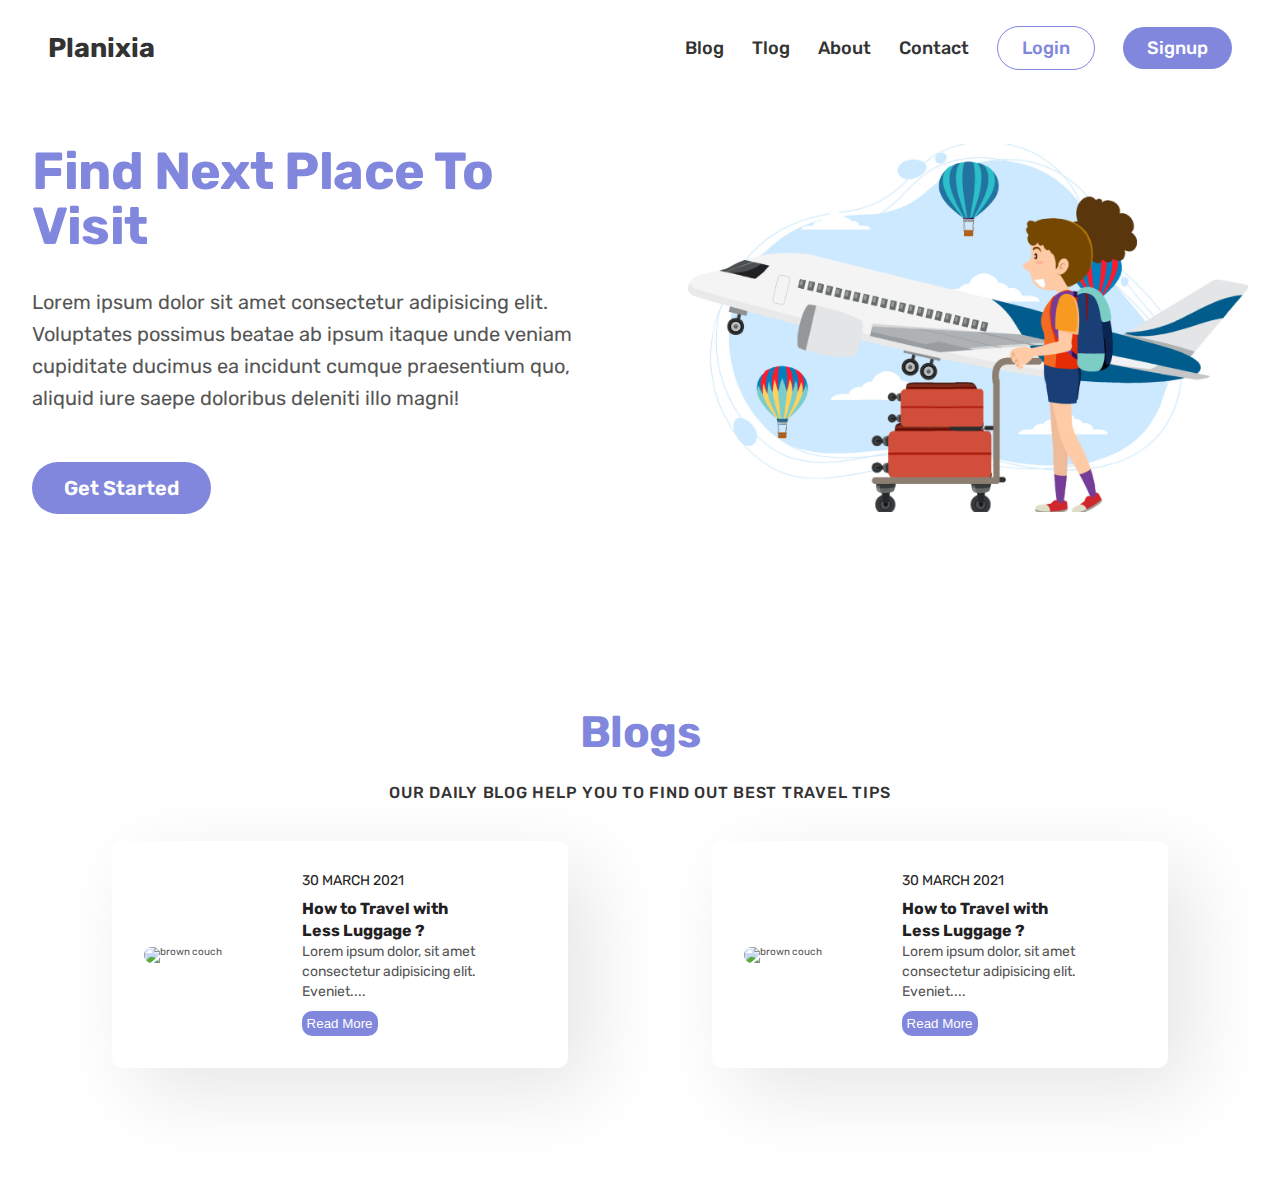
==== commit 9ab698f6: "blog-section2" ====
--- a/index.html
+++ b/index.html
@@ -79,38 +79,40 @@
       </section>
 
       <section class="section-how" id="how">
-
         <div class="container">
-          <span class="subheading">Blogs</span>
-          <h2 class="heading-secondary">
+          <h1 class="heading-secondary text-center">Blogs</h1>
+          <h2 class="subheading text-center">
             Our Daily Blog Help You To Find Out Best Travel Tips
           </h2>
         </div>
         
-        <div class="grid grid--2-cols grid--center-v">
-          <div class="card">
-            <img src="https://images.unsplash.com/photo-1615147342761-9238e15d8b96?ixid=MXwxMjA3fDB8MHxwaG90by1wYWdlfHx8fGVufDB8fHw%3D&ixlib=rb-1.2.1&auto=format&fit=crop&w=1001&q=80" class="card__image" alt="brown couch" />
-            <div class="card__content">
-              <time datetime="2021-03-30" class="card__date">30 March 2021</time>
-              <h5 class="card__title">How to Travel with Less Luggage ?<h5>
-                <p class="card_des">
-                  Lorem ipsum dolor, sit amet consectetur adipisicing elit. Eveniet, possimus neque ducimus commodi, delectus....
-                </p>
+        <div class="container">
+          <div class="grid grid--2-cols grid--center-v">
+            <div class="card">
+              <img src="https://images.unsplash.com/photo-1615147342761-9238e15d8b96?ixid=MXwxMjA3fDB8MHxwaG90by1wYWdlfHx8fGVufDB8fHw%3D&ixlib=rb-1.2.1&auto=format&fit=crop&w=1001&q=80" class="card__image" alt="brown couch" />
+              <div class="card__content">
+                <time datetime="2021-03-30" class="card__date">30 March 2021</time>
+                <h5 class="card__title">How to Travel with Less Luggage ?<h5>
+                  <p class="card_des">
+                    Lorem ipsum dolor, sit amet consectetur adipisicing elit. Eveniet....
+                  </p>
+                  <button class="btn-sm">Read More</button>
+              </div>
             </div>
-          </div>
-  
-          <div class="card">
-            <img src="https://images.unsplash.com/photo-1615147342761-9238e15d8b96?ixid=MXwxMjA3fDB8MHxwaG90by1wYWdlfHx8fGVufDB8fHw%3D&ixlib=rb-1.2.1&auto=format&fit=crop&w=1001&q=80" class="card__image" alt="brown couch" />
-            <div class="card__content">
-              <time datetime="2021-03-30" class="card__date">30 March 2021</time>
-              <h5 class="card__title">How to Travel with Less Luggage ?<h5>
-                <p class="card_des">
-                  Lorem ipsum dolor, sit amet consectetur adipisicing elit. Eveniet, possimus neque ducimus commodi, delectus....
-                </p>
+    
+            <div class="card">
+              <img src="https://images.unsplash.com/photo-1615147342761-9238e15d8b96?ixid=MXwxMjA3fDB8MHxwaG90by1wYWdlfHx8fGVufDB8fHw%3D&ixlib=rb-1.2.1&auto=format&fit=crop&w=1001&q=80" class="card__image" alt="brown couch" />
+              <div class="card__content">
+                <time datetime="2021-03-30" class="card__date">30 March 2021</time>
+                <h5 class="card__title">How to Travel with Less Luggage ?<h5>
+                  <p class="card_des">
+                    Lorem ipsum dolor, sit amet consectetur adipisicing elit. Eveniet....
+                  </p>
+                  <button class="btn-sm">Read More</button>
+              </div>
             </div>
           </div>
         </div>
-
       </section>
     </main>
   </body>
--- a/css/general.css
+++ b/css/general.css
@@ -95,6 +95,10 @@
     padding: 0 3.2rem;
     margin: 0 auto;
   }
+
+  .text-center {
+    text-align: center;
+  }
   
   .grid {
     display: grid;
@@ -136,7 +140,7 @@
   .heading-secondary,
   .heading-tertiary {
     font-weight: 700;
-    color: #333;
+    color: #8187DC;
     /* color: #45260a; */
     /* color: #343a40; */
     letter-spacing: -0.5px;
@@ -151,7 +155,8 @@
   .heading-secondary {
     font-size: 4.4rem;
     line-height: 1.2;
-    margin-bottom: 9.6rem;
+    margin-bottom: 2.6rem;
+    /* color: #333; */
   }
   
   .heading-tertiary {
@@ -164,9 +169,8 @@
     display: block;
     font-size: 1.6rem;
     font-weight: 500;
-    color: #8187DC;
+    color: #333;
     text-transform: uppercase;
-    margin-bottom: 1.6rem;
     letter-spacing: 0.75px;
   }
   
@@ -188,6 +192,16 @@
     /* Put transition on original "state" */
     /* transition: background-color 0.3s; */
     transition: all 0.3s;
+  }
+
+  .btn-sm {
+    background-color: #8187DC;
+    color: #fff;
+    border: none;
+    padding: 5px;
+    border-radius: 10px;
+    cursor: pointer;
+    margin-top: 10px;
   }
   
   .btn--full:link,
--- a/css/style.css
+++ b/css/style.css
@@ -3,8 +3,8 @@
 /**************************/
 
 :root {
-  --font-family-primary: "Vollkorn", serif;
-  --font-family-secondary: "PT Sans", sans-serif;
+  --font-family-primary: "Rubik", sans-serif;
+  --font-family-secondary: "Rubik", sans-serif;
   --font-size-title: 16px;
   --line-height-title: 1.4;
   --font-size-caption: 14px;
@@ -12,7 +12,7 @@
   --color-text: #222022;
   --color-highlight-primary: #ffef7e;
   --color-highlight-secondary: #b7f9e9;
-  --border-radius-primary: 32px;
+  --border-radius-primary: 10px;
 }
 
 .header {
@@ -215,7 +215,7 @@
 }
 
 .card__title {
-  font-family: var(--font-family-primary);
+  font-family: inherit;
   font-size: var(--font-size-title);
   line-height: var(--line-height-title);
   color: var(--color-text);
@@ -613,7 +613,7 @@
 .cta .heading-secondary {
   /* color: #45260a; */
   color: inherit;
-  margin-bottom: 3.2rem;
+  /* margin-bottom: 3.2rem; */
 }
 
 .cta-text {
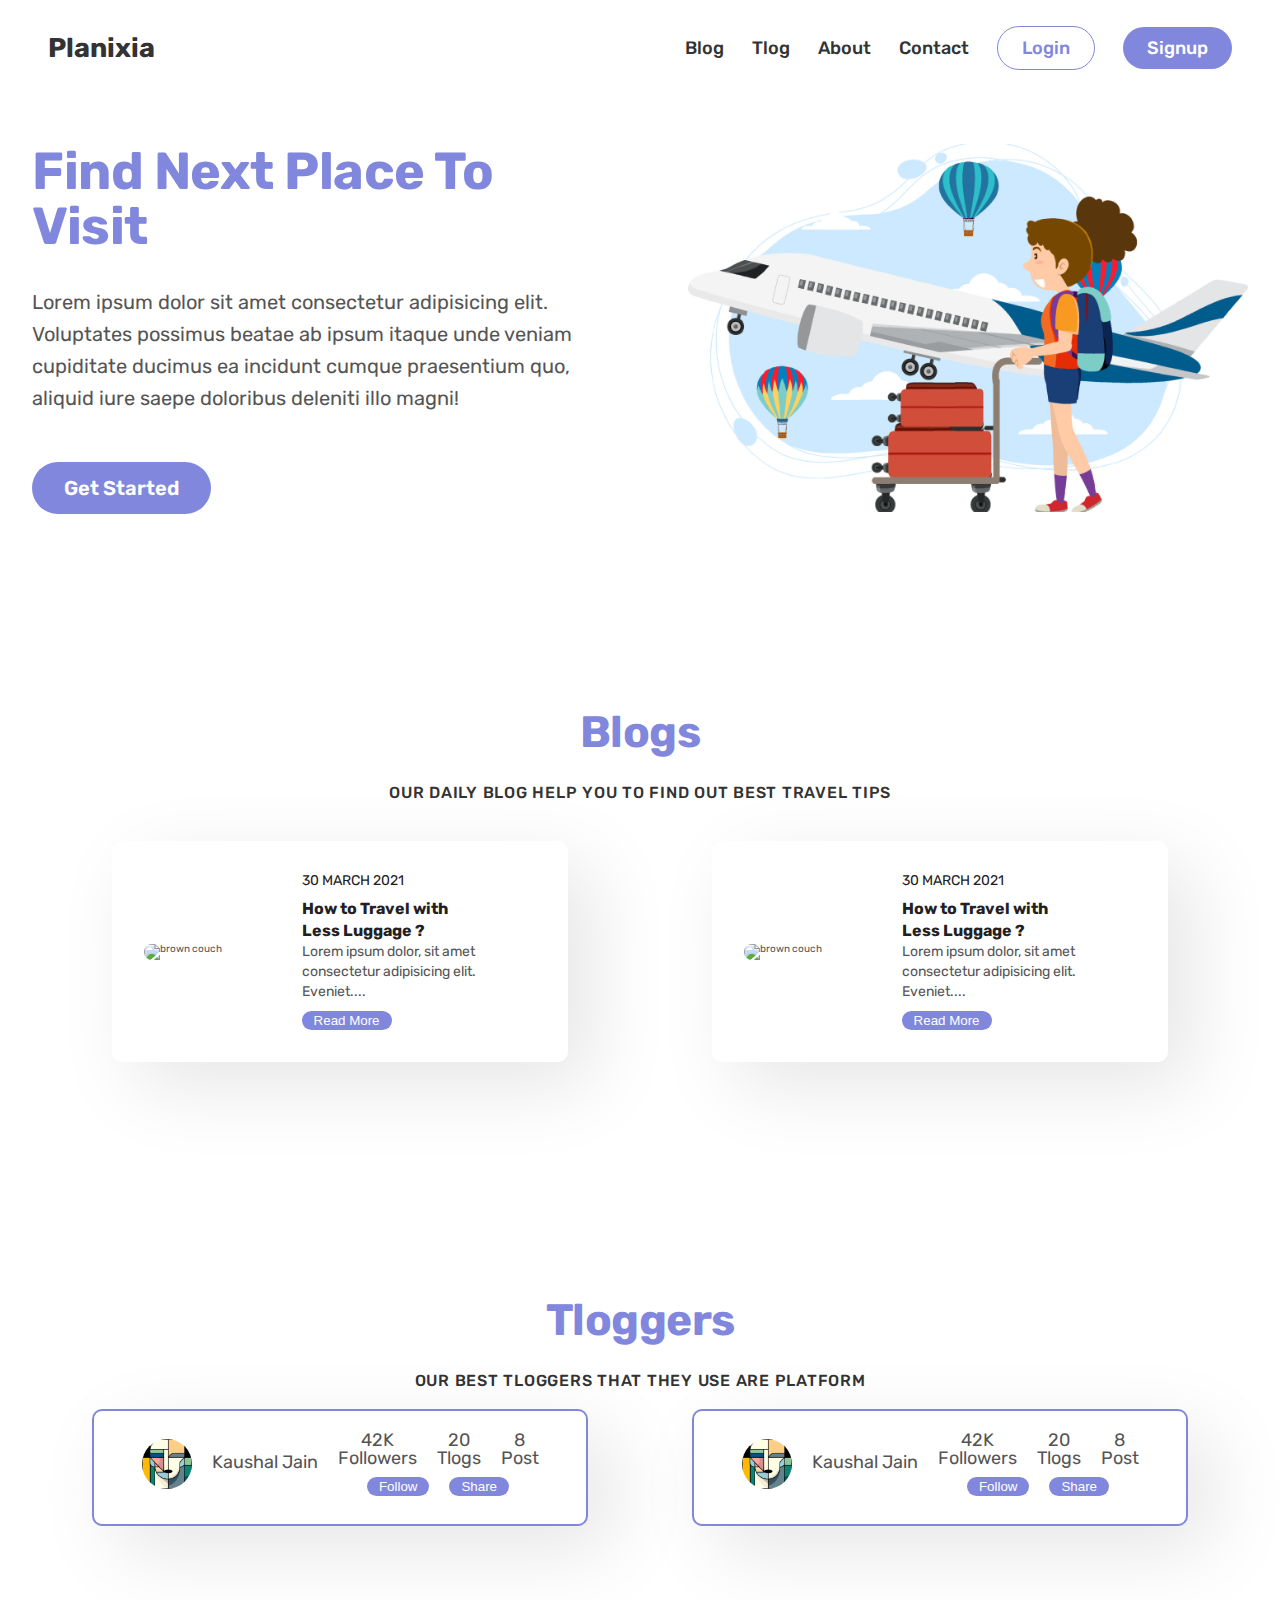
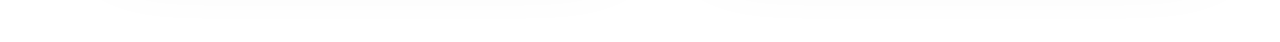
==== commit 7ccbf812: "tlogger section" ====
--- a/index.html
+++ b/index.html
@@ -114,6 +114,91 @@
           </div>
         </div>
       </section>
+
+      <section class="section-how" id="how">
+        <div class="container">
+          <h1 class="heading-secondary text-center">Tloggers</h1>
+          <h2 class="subheading text-center">
+            Our Best Tloggers that they use are platform
+          </h2>
+        </div>
+        
+        <div class="container">
+          <div class="grid grid--2-cols grid--center-v">
+            <div class="tlog-card">
+              <div class="card-left">
+                <img src="./img/profile.png" class="profile-image"/>
+                <div class="tlog-data">
+                  <p class="tlog-name">Kaushal Jain</p>
+                  <p class="tlog-icon">
+                    <ion-icon name="star"></ion-icon>
+                    <ion-icon name="star"></ion-icon>
+                    <ion-icon name="star"></ion-icon>
+                    <ion-icon name="star-outline"></ion-icon>
+                    <ion-icon name="star-outline"></ion-icon>
+                  </p>
+                </div>
+              </div>
+              <div class="card-right">
+                <div class="upr">
+                  <div class="followers">
+                    <p>42K</p>
+                    <p>Followers</p>
+                  </div>
+                  <div class="tlogs">
+                    <p>20</p>
+                    <p>Tlogs</p>
+                  </div>
+                  <div class="post">
+                    <p>8</p>
+                    <p>Post</p>
+                  </div>
+                </div>
+                <div class="botm">
+                  <button class="btn-sm">Follow</button>
+                  <button class="btn-sm">Share</button>
+                </div>
+              </div>
+            </div>
+    
+            <div class="tlog-card">
+              <div class="card-left">
+                <img src="./img/profile.png" class="profile-image"/>
+                <div class="tlog-data">
+                  <p class="tlog-name">Kaushal Jain</p>
+                  <p class="tlog-icon">
+                    <ion-icon name="star"></ion-icon>
+                    <ion-icon name="star"></ion-icon>
+                    <ion-icon name="star"></ion-icon>
+                    <ion-icon name="star-outline"></ion-icon>
+                    <ion-icon name="star-outline"></ion-icon>
+                  </p>
+                </div>
+              </div>
+              <div class="card-right">
+                <div class="upr">
+                  <div class="followers">
+                    <p>42K</p>
+                    <p>Followers</p>
+                  </div>
+                  <div class="tlogs">
+                    <p>20</p>
+                    <p>Tlogs</p>
+                  </div>
+                  <div class="post">
+                    <p>8</p>
+                    <p>Post</p>
+                  </div>
+                </div>
+                <div class="botm">
+                  <button class="btn-sm">Follow</button>
+                  <button class="btn-sm">Share</button>
+                </div>
+              </div>
+            </div>
+          </div>
+        </div>
+      </section>
     </main>
   </body>
 </html>
--- a/css/general.css
+++ b/css/general.css
@@ -202,6 +202,7 @@
     border-radius: 10px;
     cursor: pointer;
     margin-top: 10px;
+    padding: 2px 12px;
   }
   
   .btn--full:link,
--- a/css/style.css
+++ b/css/style.css
@@ -167,6 +167,71 @@
   display: flex;
   flex-direction: column;
 }
+
+.tlog-card {
+  max-width: 650px;
+  border-radius: var(--border-radius-primary);
+  box-shadow: 24px 24px 80px rgba(0, 0, 0, 0.1);
+  padding: 20px 20px 28px 20px;
+  box-sizing: border-box;
+  margin: 20px;
+  display: flex;
+  flex-direction: column;
+  border: 2px solid #8187DC;
+}
+
+.tlog-card {
+  display: flex;
+  flex-direction: row;
+  gap: 20px;
+  align-items: center;
+  justify-content: center;
+
+}
+
+.card-left {
+  display: flex;
+  align-items: center;
+  gap: 20px;
+}
+
+.card-right {
+  display: flex;
+  flex-direction: column;
+}
+
+.upr {
+  display: flex;
+  align-items: center;
+  /* justify-content: center; */
+  font-size: 18px;
+  gap: 20px;
+  /* justify-content: center; */
+  text-align: center;
+}
+
+.botm {
+  display: flex;
+  align-items: center;
+  justify-content: center;
+  gap: 20px;
+}
+
+.profile-image {
+  width: 50px;
+  height: 50px;
+  border-radius: 50px;
+}
+
+.tlog-name {
+  font-size: 18px;
+  margin-bottom: 4px;
+}
+
+.tlog-icon {
+  font-size: 18px;
+}
+
 @media (min-width: 576px) {
   .card {
     flex-direction: row;
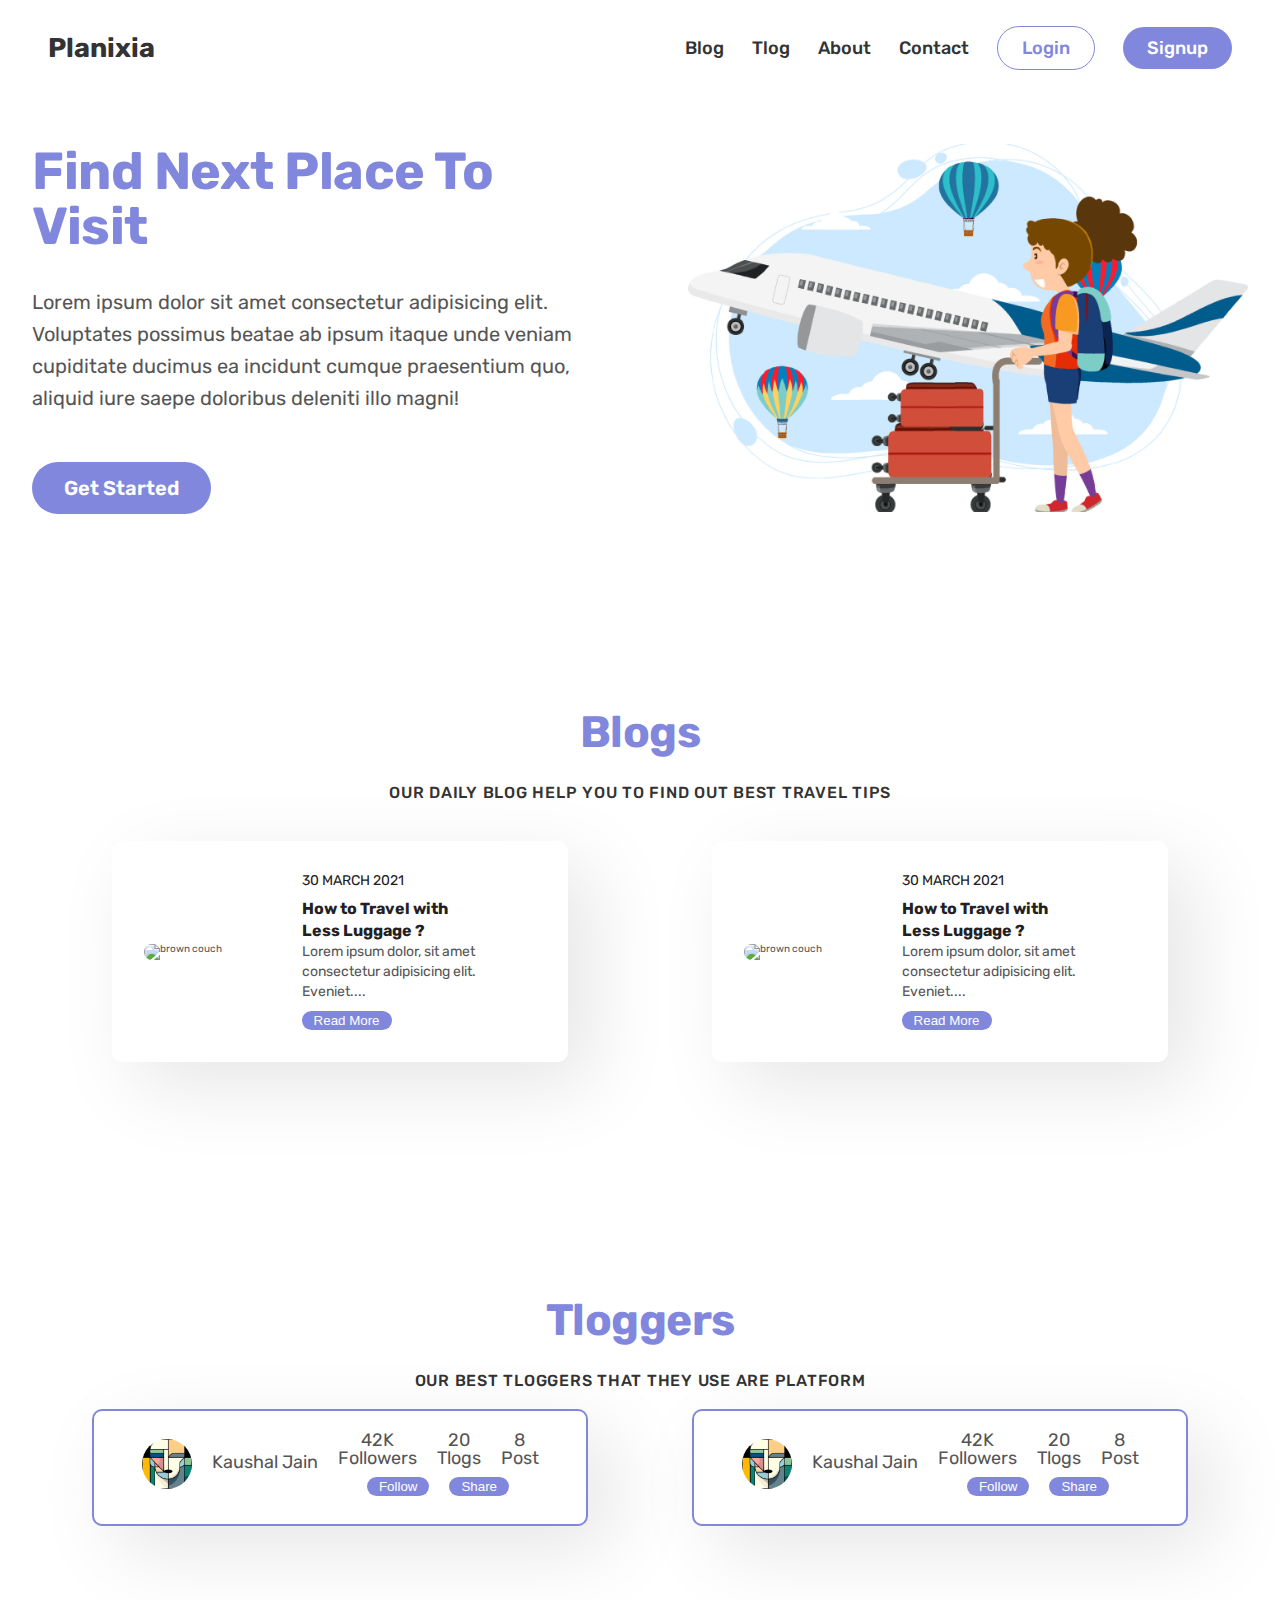
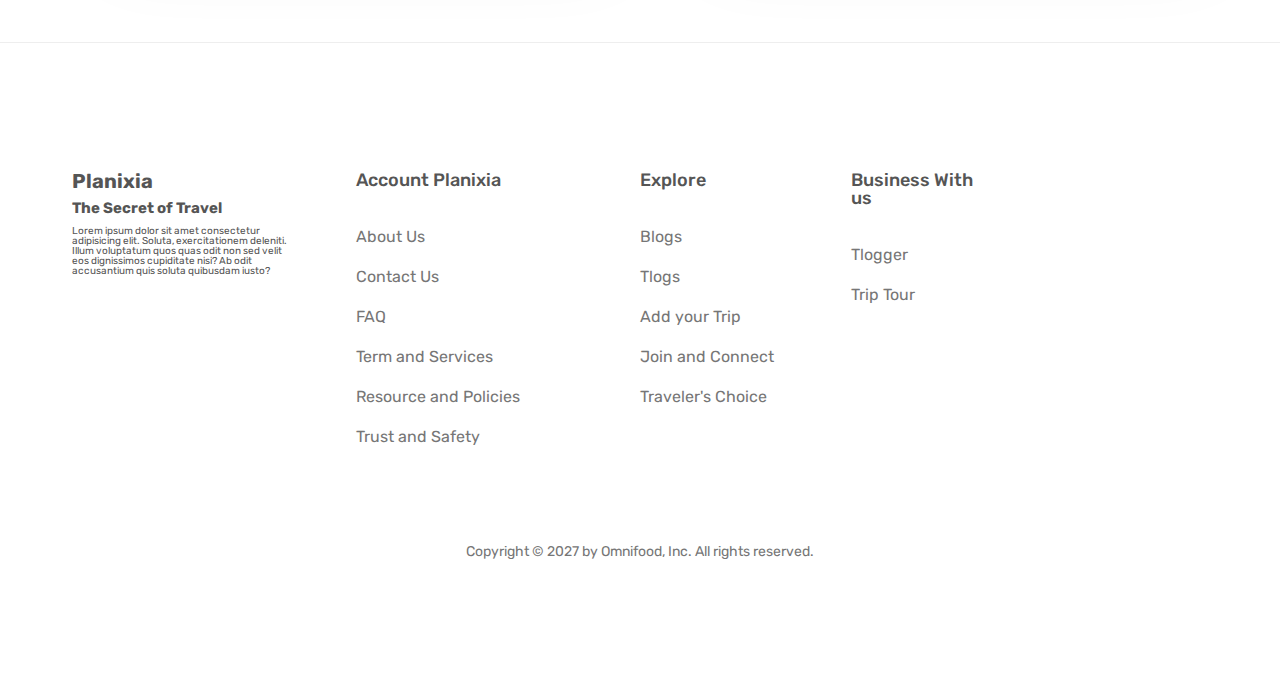
==== commit 0e74643b: "footer" ====
--- a/index.html
+++ b/index.html
@@ -200,5 +200,68 @@
         </div>
       </section>
     </main>
+
+    <footer class="footer">
+      <div class="container grid grid--footer">
+        <div class="logo-col">
+            <h1>Planixia</h1><br>
+            <h2>The Secret of Travel</h2><br>
+            <span>Lorem ipsum dolor sit amet consectetur adipisicing elit. Soluta, exercitationem deleniti. Illum voluptatum quos quas odit non sed velit eos dignissimos cupiditate nisi? Ab odit accusantium quis soluta quibusdam iusto?</span>
+        </div>
+        
+        <nav class="nav-col">
+          <p class="footer-heading">Account Planixia</p>
+          <ul class="footer-nav">
+            <li><a class="footer-link" href="#">About Us</a></li>
+            <li><a class="footer-link" href="#">Contact Us</a></li>
+            <li><a class="footer-link" href="#">FAQ</a></li>
+            <li><a class="footer-link" href="#">Term and Services</a></li>
+            <li><a class="footer-link" href="#">Resource and Policies</a></li>
+            <li><a class="footer-link" href="#">Trust and Safety</a></li>
+          </ul>
+        </nav>
+
+        <nav class="nav-col">
+          <p class="footer-heading">Explore</p>
+          <ul class="footer-nav">
+            <li><a class="footer-link" href="#">Blogs</a></li>
+            <li><a class="footer-link" href="#">Tlogs</a></li>
+            <li><a class="footer-link" href="#">Add your Trip</a></li>
+            <li><a class="footer-link" href="#">Join and Connect</a></li>
+            <li><a class="footer-link" href="#">Traveler's Choice</a></li>
+          </ul>
+        </nav>
+
+        <nav class="nav-col">
+          <p class="footer-heading">Business With us</p>
+          <ul class="footer-nav">
+            <li><a class="footer-link" href="#">Tlogger </a></li>
+            <li><a class="footer-link" href="#">Trip Tour</a></li>
+            <ul class="social-links">
+              <li>
+                <a class="footer-link" href="#"
+                  ><ion-icon class="social-icon" name="logo-instagram"></ion-icon
+                ></a>
+              </li>
+              <li>
+                <a class="footer-link" href="#"
+                  ><ion-icon class="social-icon" name="logo-facebook"></ion-icon
+                ></a>
+              </li>
+              <li>
+                <a class="footer-link" href="#"
+                  ><ion-icon class="social-icon" name="logo-twitter"></ion-icon
+                ></a>
+              </li>
+            </ul>
+          </ul>
+        </nav>
+      </div>
+      <center>
+        <p class="copyright">
+          Copyright &copy; 2027 by Omnifood, Inc. All rights reserved.
+        </p>
+      </center>
+    </footer>
   </body>
 </html>
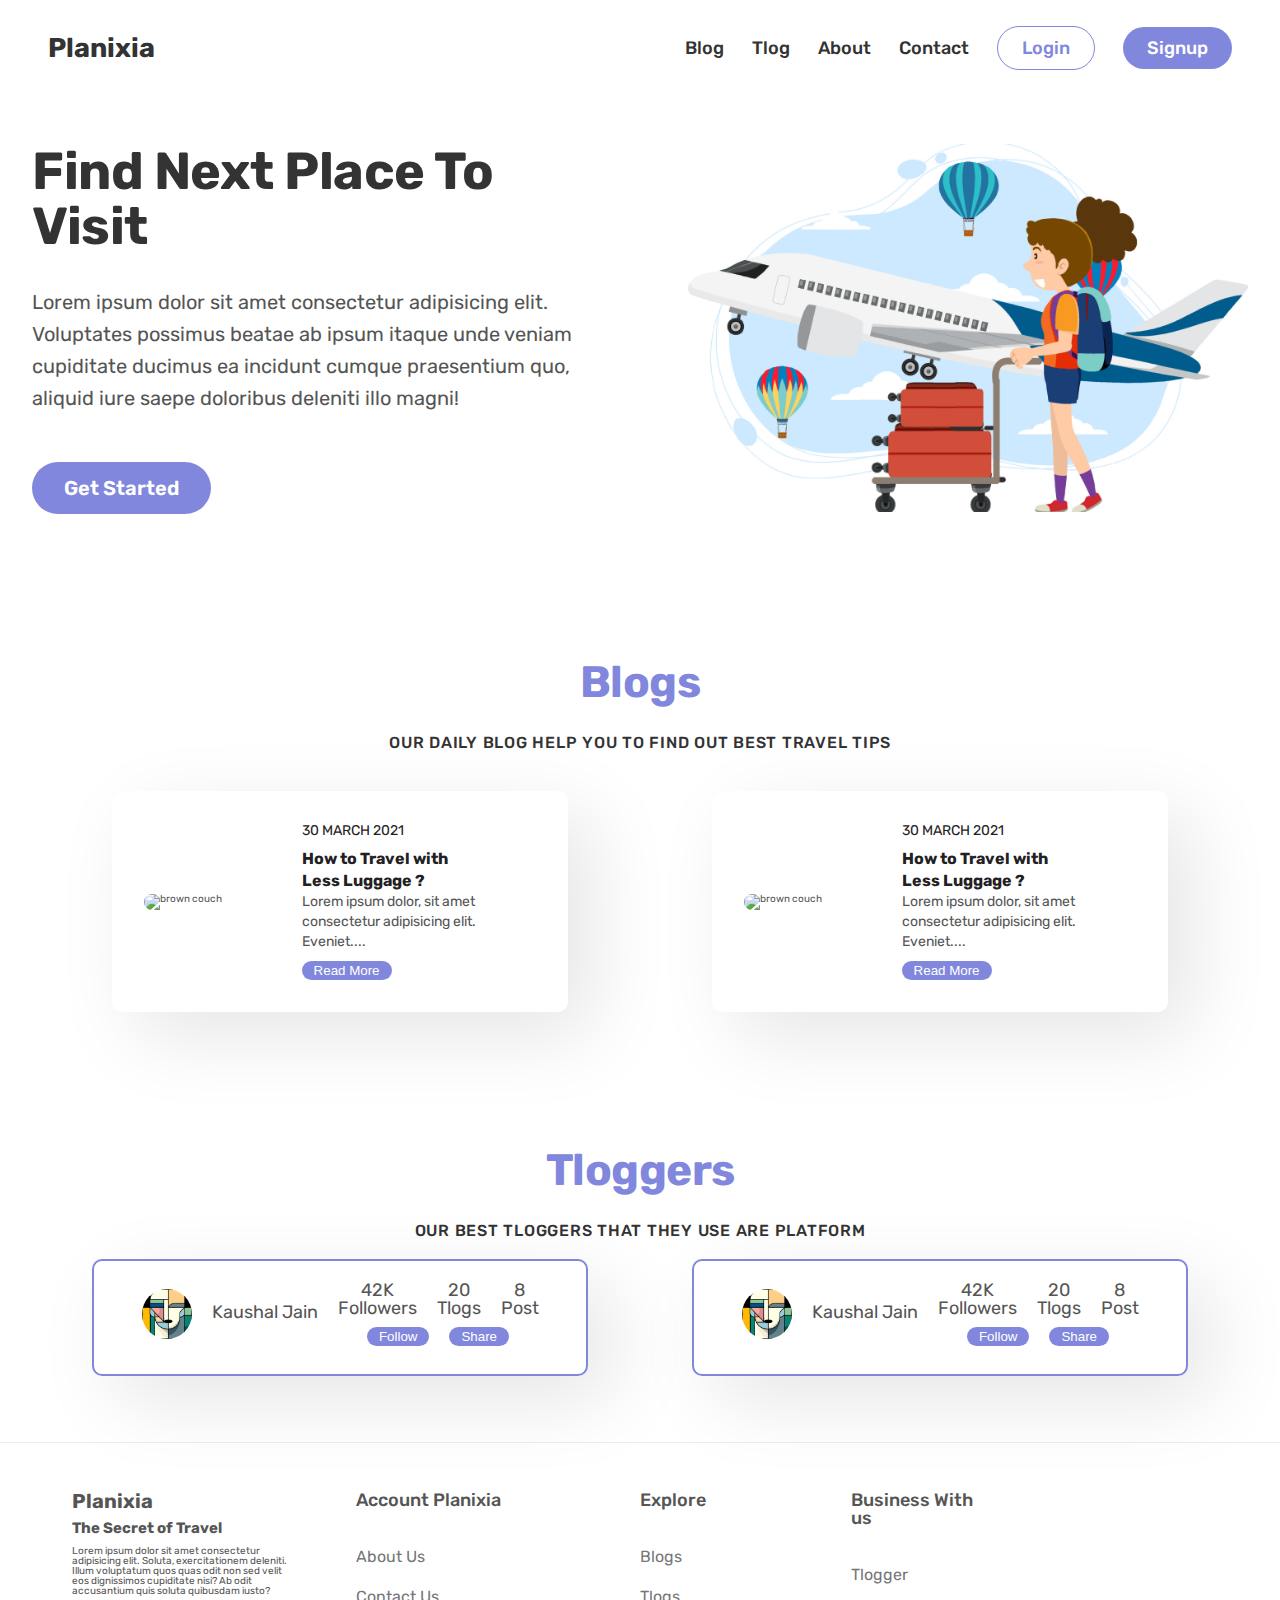
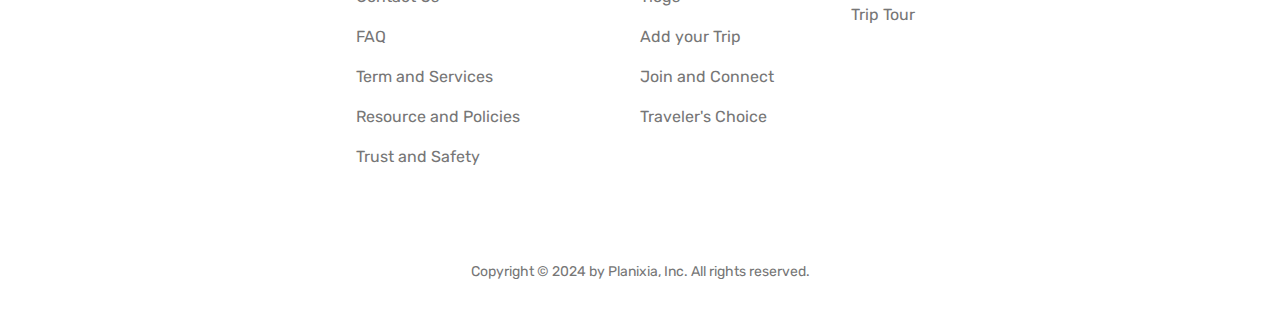
==== commit 588f7456: "ui issue" ====
--- a/index.html
+++ b/index.html
@@ -57,7 +57,7 @@
       <section class="section-hero">
         <div class="hero">
           <div class="hero-text-box">
-            <h1 class="heading-primary">Find Next Place To Visit</h1>
+            <h1 class="heading-primary mainHeading">Find Next Place To Visit</h1>
             <p class="hero-description">
               Lorem ipsum dolor sit amet consectetur adipisicing elit.
               Voluptates possimus beatae ab ipsum itaque unde veniam cupiditate
@@ -259,7 +259,7 @@
       </div>
       <center>
         <p class="copyright">
-          Copyright &copy; 2027 by Omnifood, Inc. All rights reserved.
+          Copyright &copy; 2024 by Planixia, Inc. All rights reserved.
         </p>
       </center>
     </footer>
--- a/css/general.css
+++ b/css/general.css
@@ -172,6 +172,10 @@
     color: #333;
     text-transform: uppercase;
     letter-spacing: 0.75px;
+  }
+
+  .mainHeading {
+    color: #333 !important;
   }
   
   .btn,
--- a/css/style.css
+++ b/css/style.css
@@ -335,7 +335,7 @@
 /**************************/
 
 .section-how {
-  padding: 9.6rem 0;
+  padding: 4.6rem 0;
 }
 
 .step-number {
@@ -738,7 +738,7 @@
 /**************************/
 
 .footer {
-  padding: 12.8rem 0;
+  padding: 4.8rem 0;
   border-top: 1px solid #eee;
 }
 
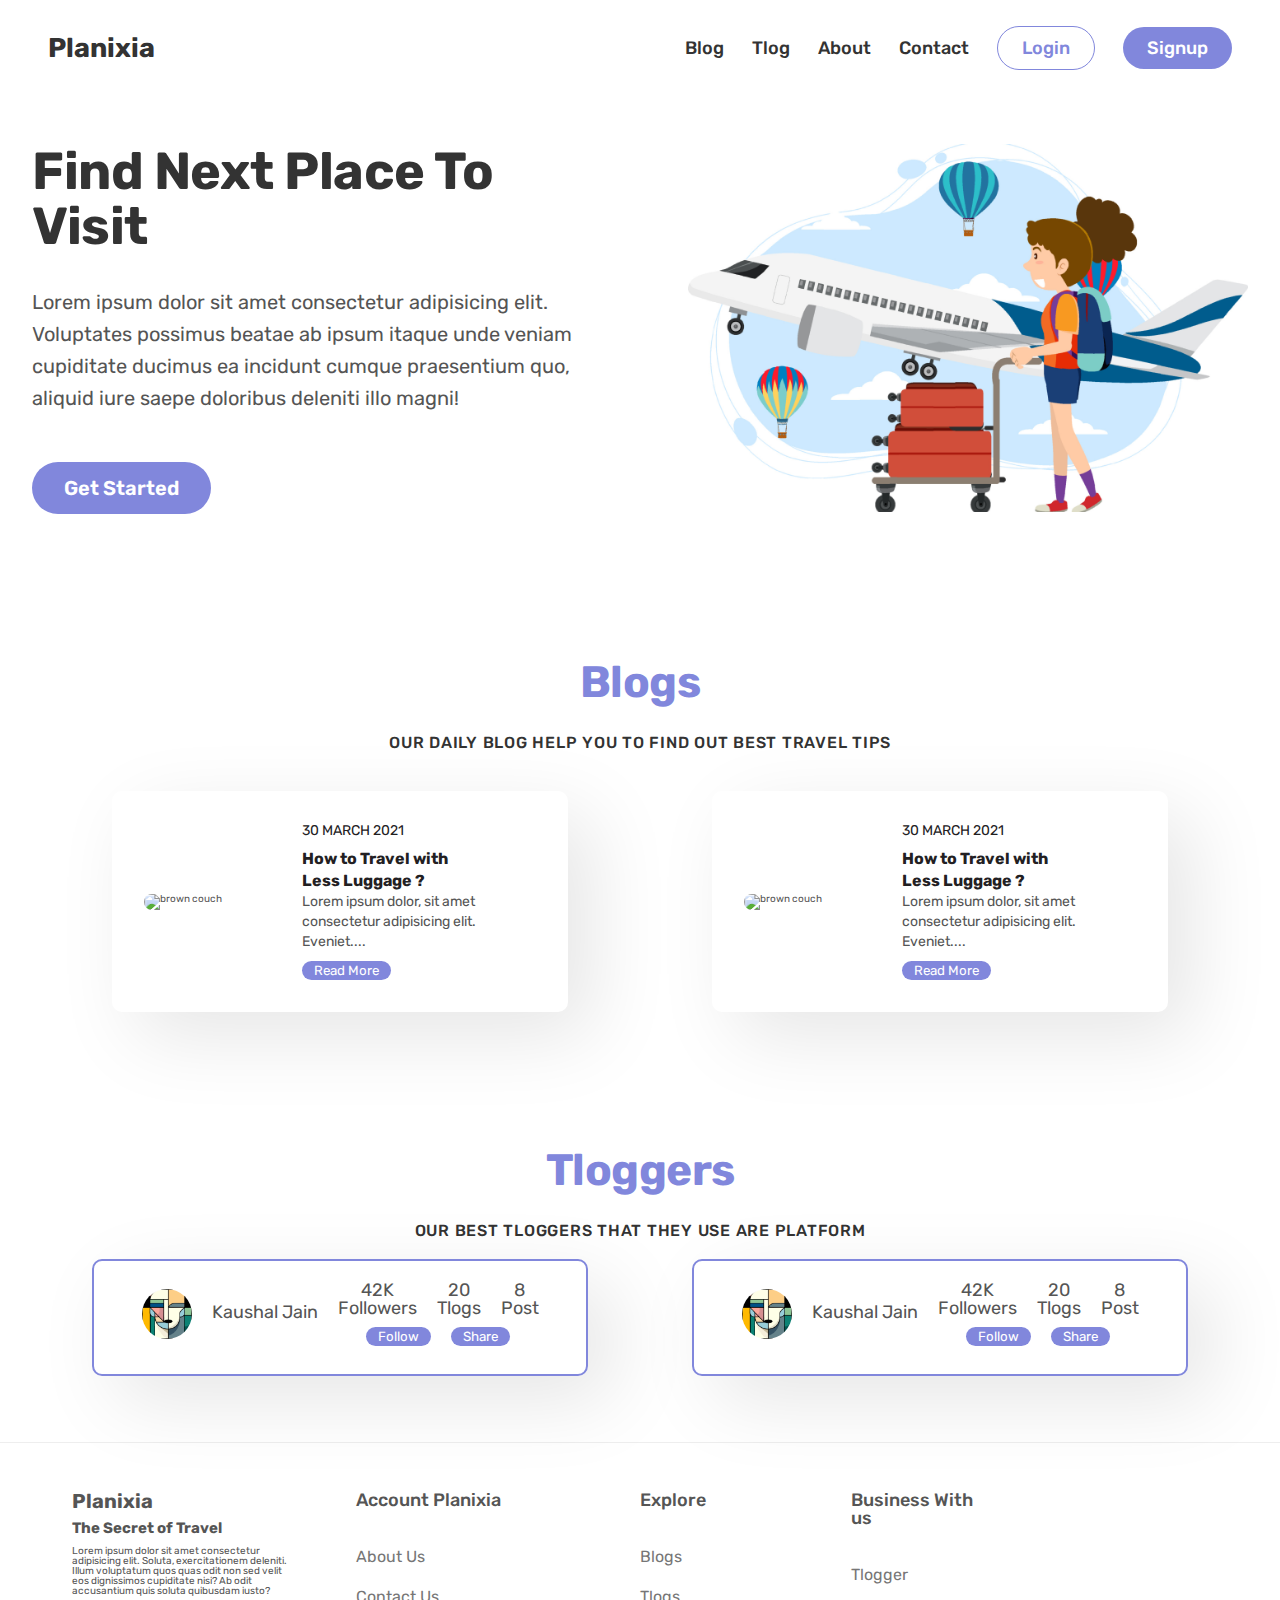
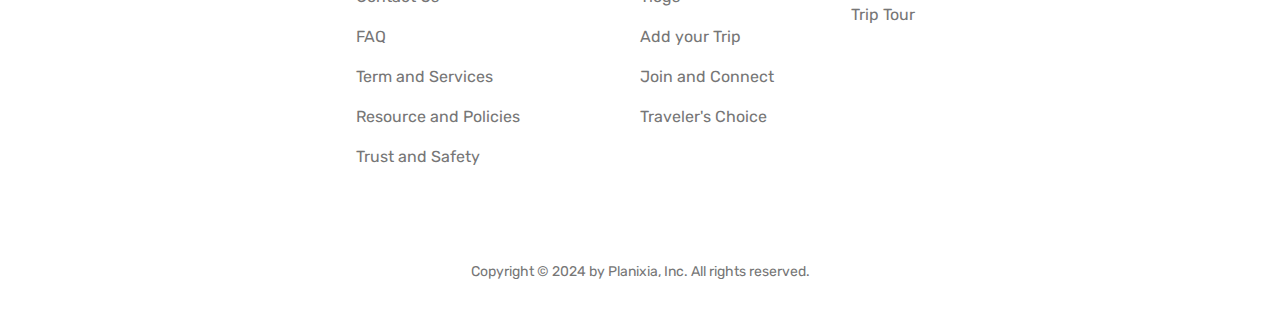
==== commit ce054d20: "login-dashboard" ====
--- a/index.html
+++ b/index.html
@@ -41,7 +41,7 @@
           </li>
           <li><a class="main-nav-link" href="#pricing">Contact</a></li>
           <li>
-            <a class="main-nav-link nav-cta btn-outline" href="#cta">Login</a>
+            <a class="main-nav-link nav-cta btn-outline" href="login.html">Login</a>
           </li>
           <li><a class="main-nav-link nav-cta btn" href="#cta">Signup</a></li>
         </ul>
--- a/css/global.css
+++ b/css/global.css
@@ -0,0 +1,54 @@
+@import url('https://fonts.googleapis.com/css2?family=Quicksand:wght@300;400;500;600&display=swap');
+
+* {
+    margin: 0;
+    padding: 0;
+    box-sizing: border-box;
+}
+
+body {
+    background-color: #fff; 
+    font-family: 'Quicksand', sans-serif;
+}
+
+html {
+    font-size: 16px;
+}
+
+header>.logo {
+    cursor: pointer;
+}
+.links {
+    display: flex;
+    flex-direction: row;
+    gap: 1rem;
+    list-style: none;
+    text-decoration: none;
+}
+li, button{
+    cursor: pointer;
+}
+::placeholder {
+    background-color: #fff;
+    color: #B7B7B7;
+}
+
+::selection {
+    background-color: #E96E6E;
+    color: #fff;
+}
+
+::-webkit-scrollbar {
+    width: 5px;
+}
+
+::-webkit-scrollbar-thumb {
+    background-color: #8187DC;
+    border-radius: 5rem;
+    overflow: hidden;
+}
+
+button,
+input {
+    font-family: inherit;
+}--- a/css/style.css
+++ b/css/style.css
@@ -40,6 +40,13 @@
   gap: 2.8rem;
 }
 
+.main-nav-profile {
+  list-style: none;
+  display: flex;
+  flex-direction: column;
+  gap: 1rem;
+}
+
 .main-nav-link:link,
 .main-nav-link:visited {
   display: inline-block;
@@ -50,9 +57,20 @@
   transition: all 0.3s;
 }
 
-.main-nav-link:hover,
-.main-nav-link:active {
+.main-nav-proLink:link,
+.main-nav-proLink:visited {
+  display: inline-block;
+  text-decoration: none;
+  color: #333;
+  font-weight: 500;
+  font-size: 1.5rem;
+  transition: all 0.3s;
+}
+
+.main-nav-proLink:hover,
+.main-nav-proLink:active {
   color: #8187DC;
+  width: 100%;
 }
 
 .main-nav-link.nav-cta:link,
@@ -809,3 +827,29 @@
 .footer-link:active {
   color: #555;
 }
+
+
+.dropdown-menu {
+  display: none;
+  position: absolute;
+  right: 0;
+  background-color: #f9f9f9;
+  min-width: 160px;
+  box-shadow: 0px 8px 16px 0px rgba(0,0,0,0.2);
+  z-index: 1;
+}
+
+.dropdown-menu a {
+  color: black;
+  padding: 12px 16px;
+  text-decoration: none;
+  display: block;
+}
+
+.dropdown-menu a:hover {
+  background-color: #f1f1f1;
+}
+
+.profile-menu-container:hover .dropdown-menu {
+  display: block;
+}